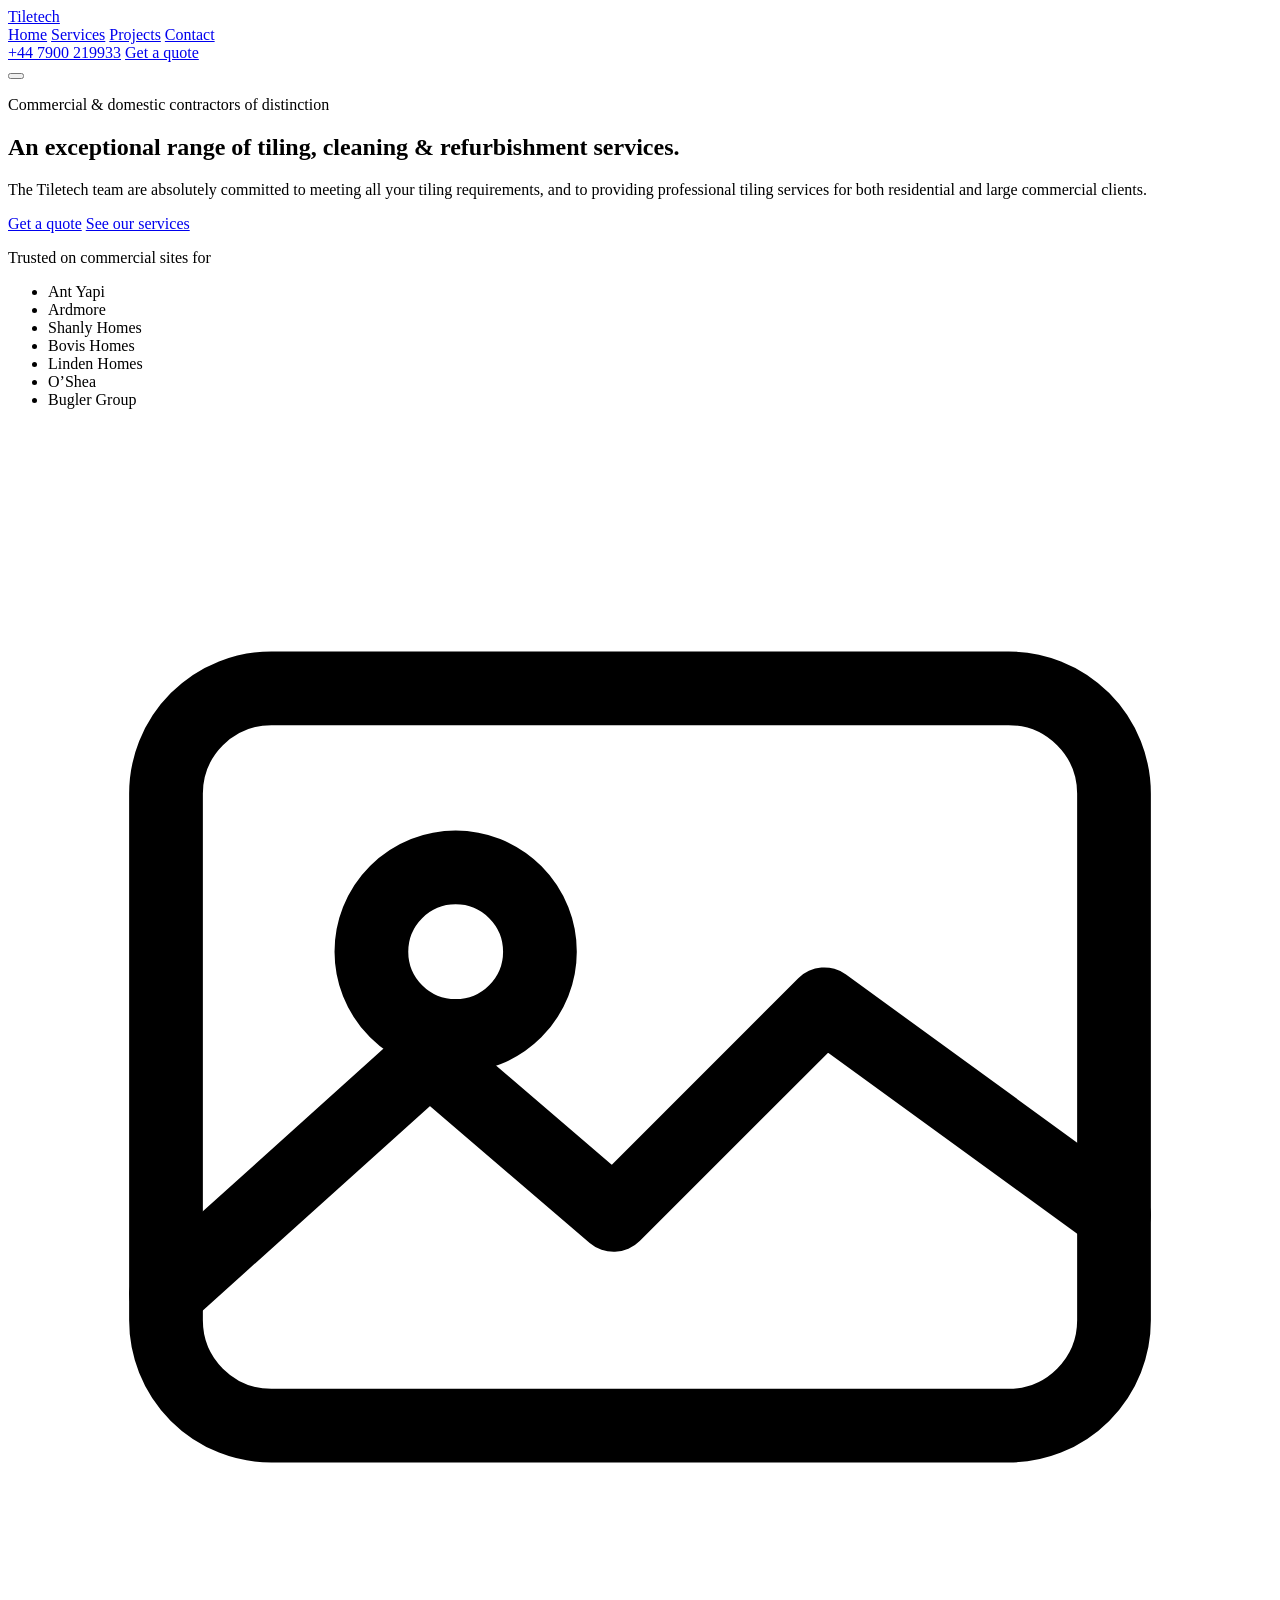
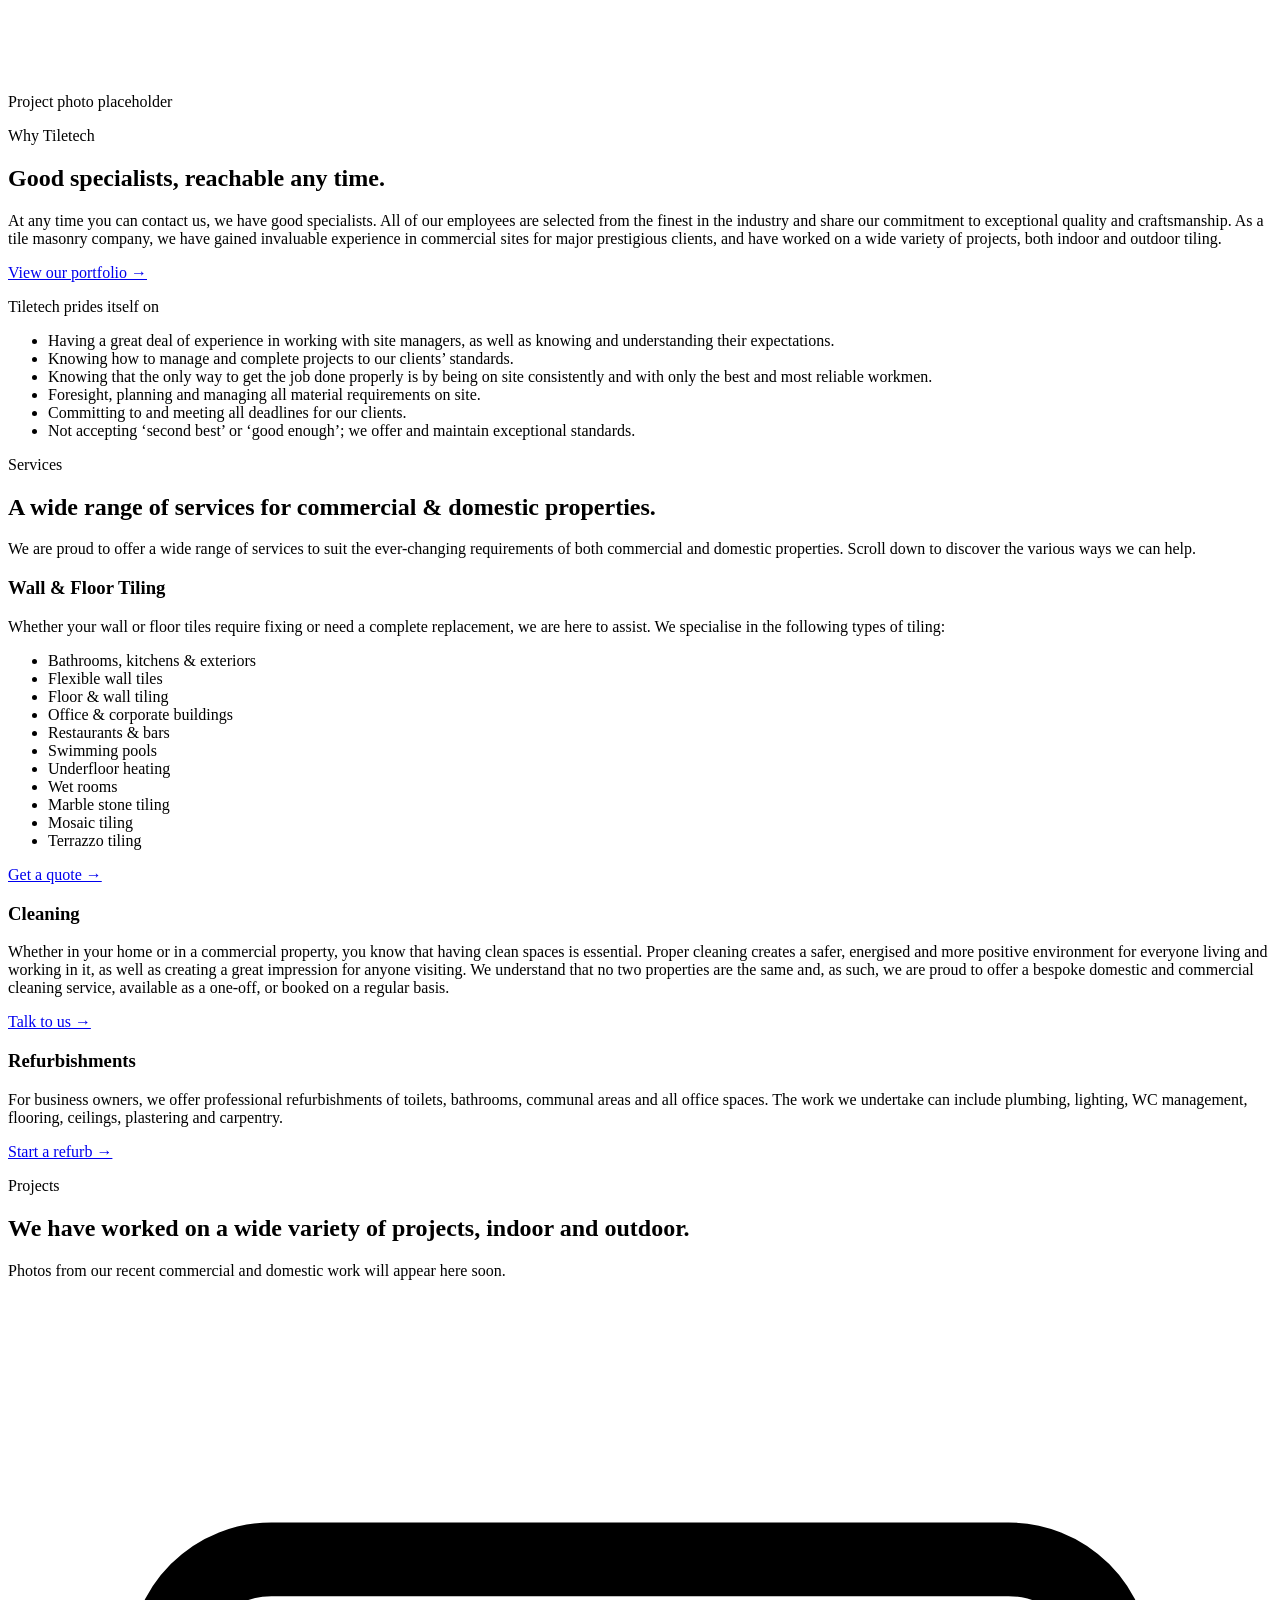
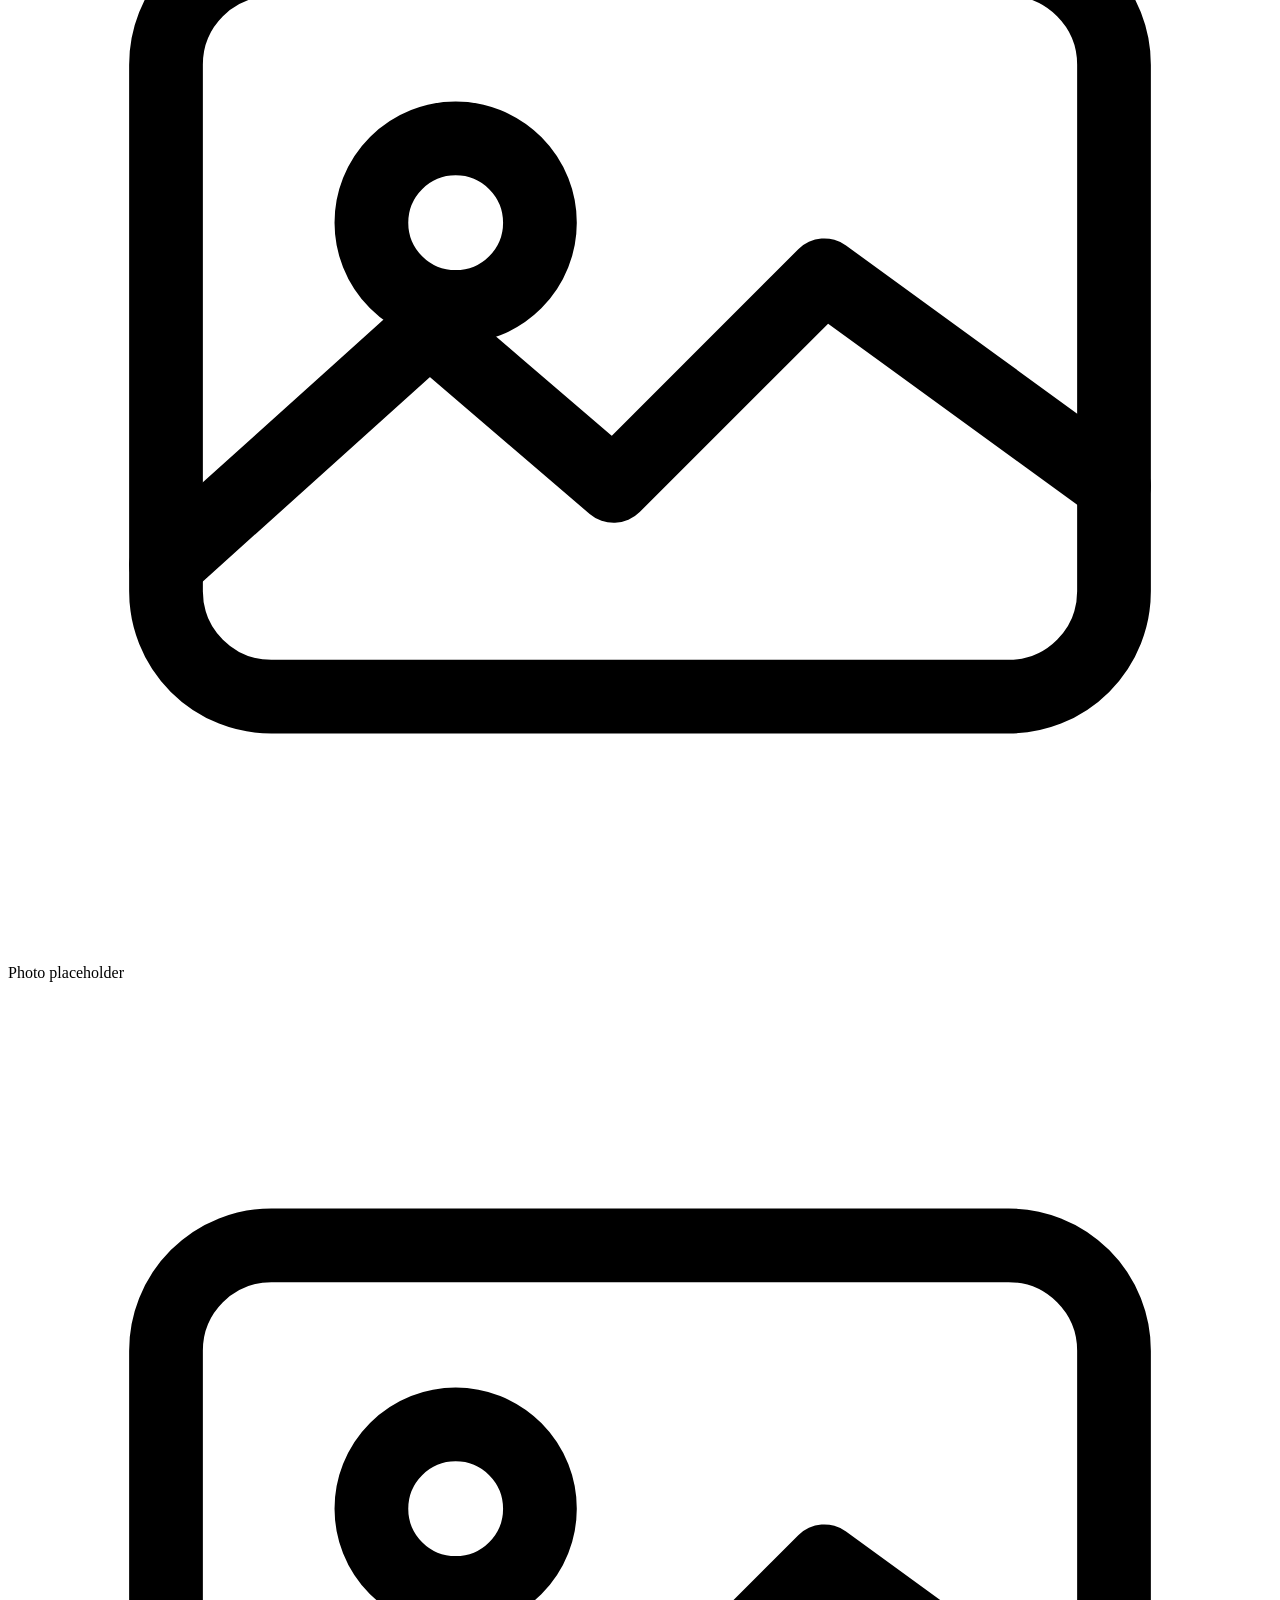
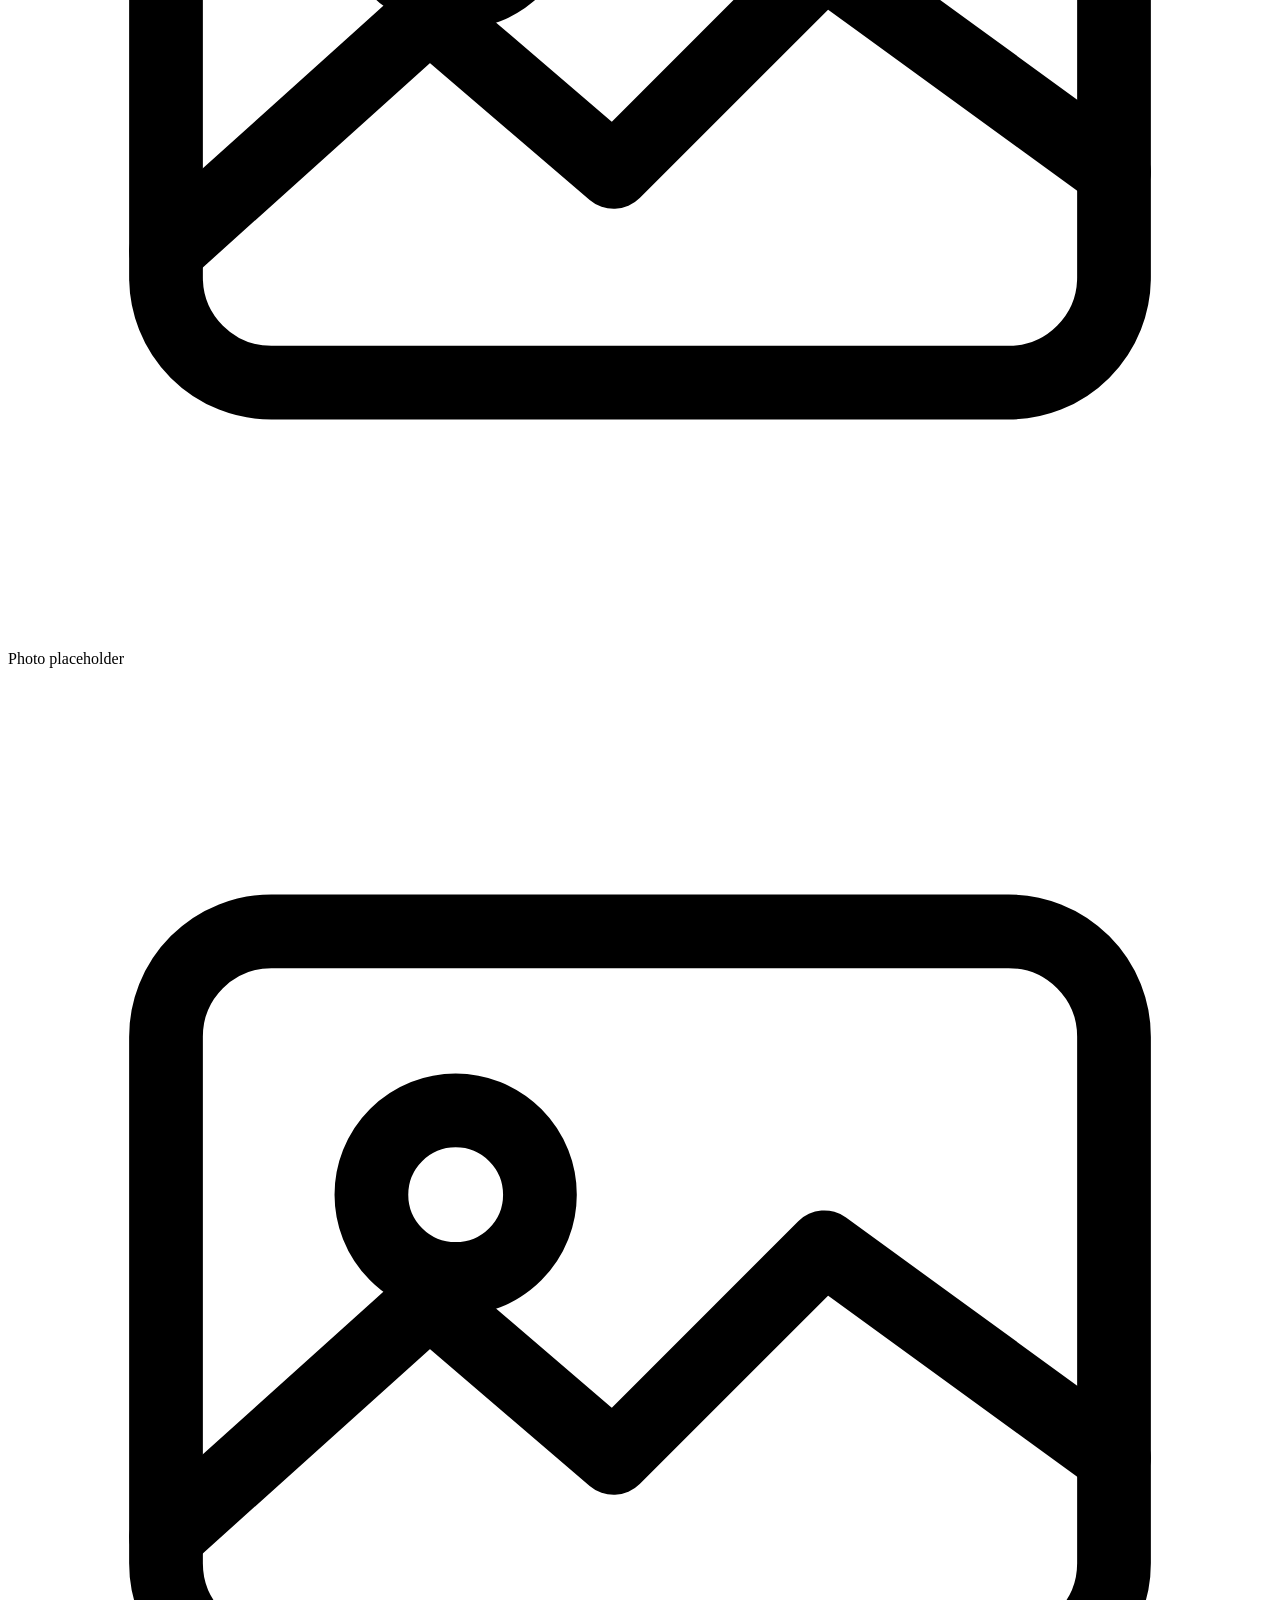
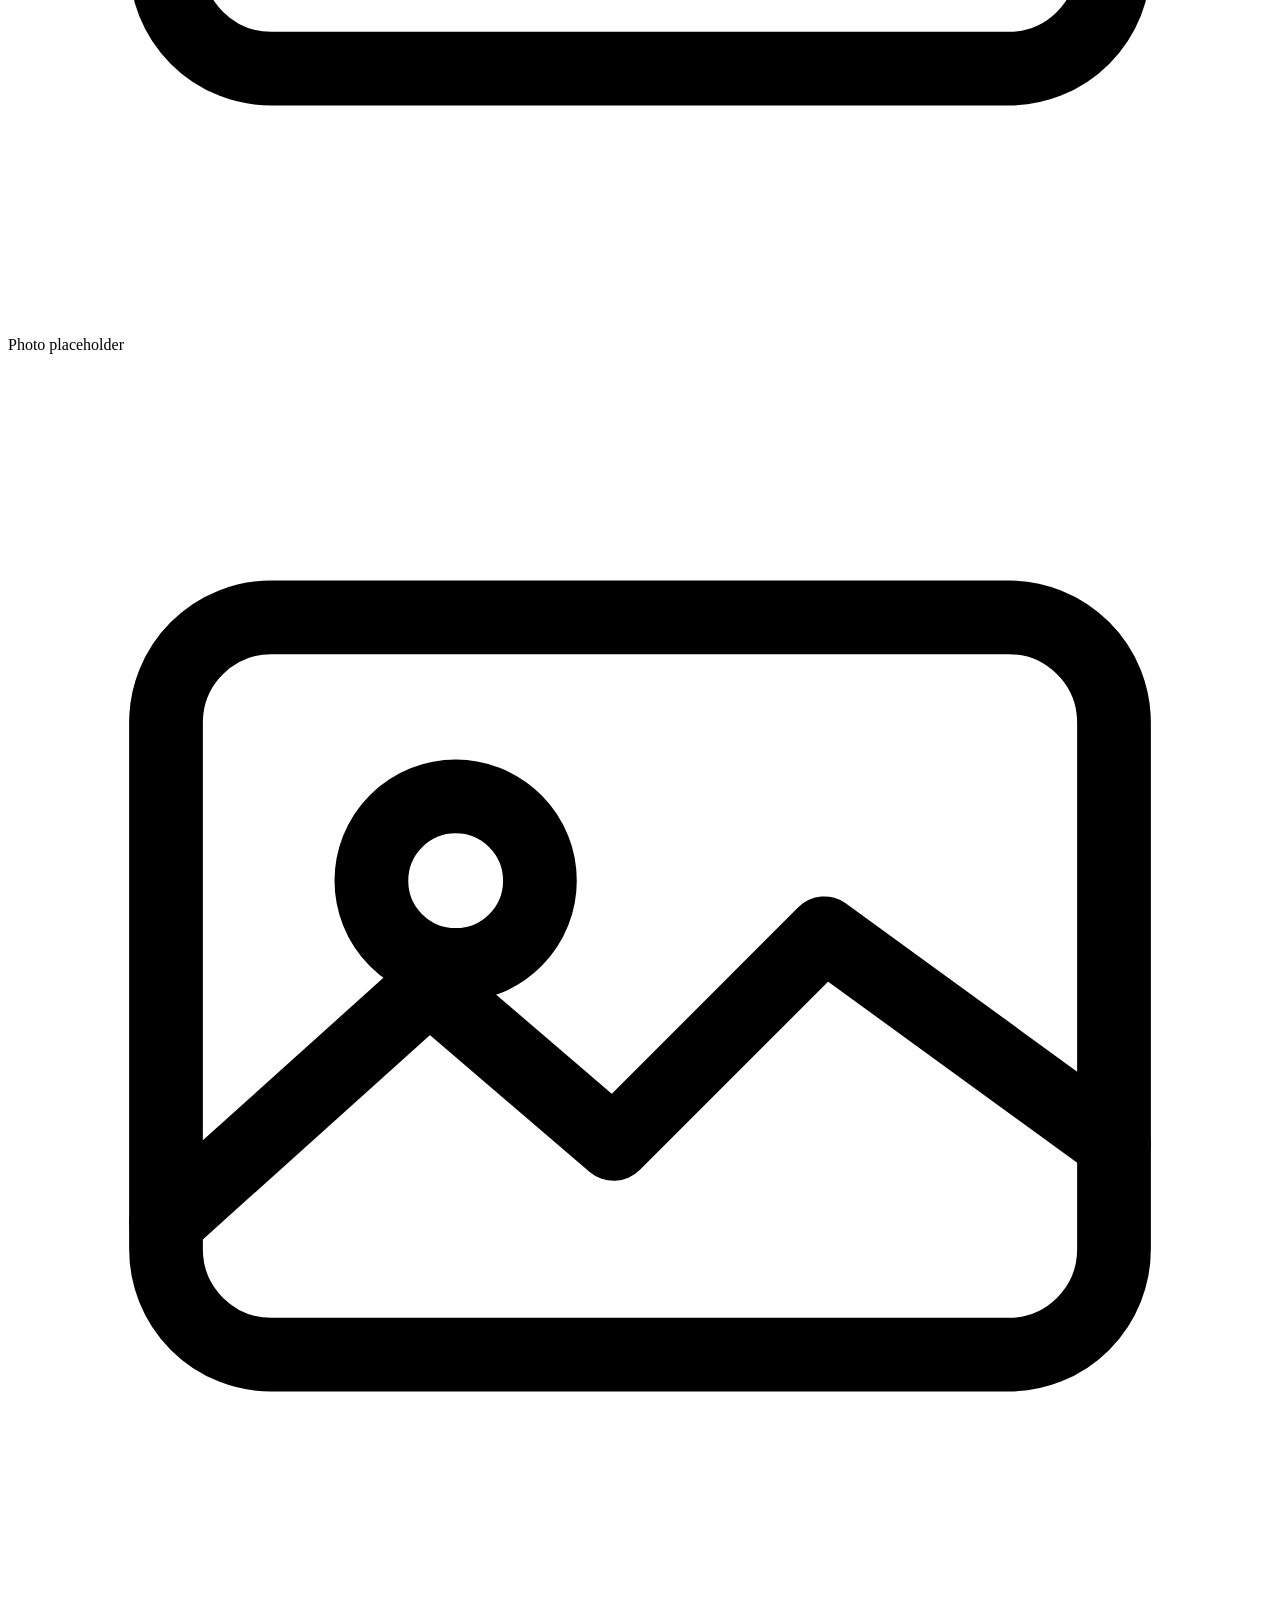
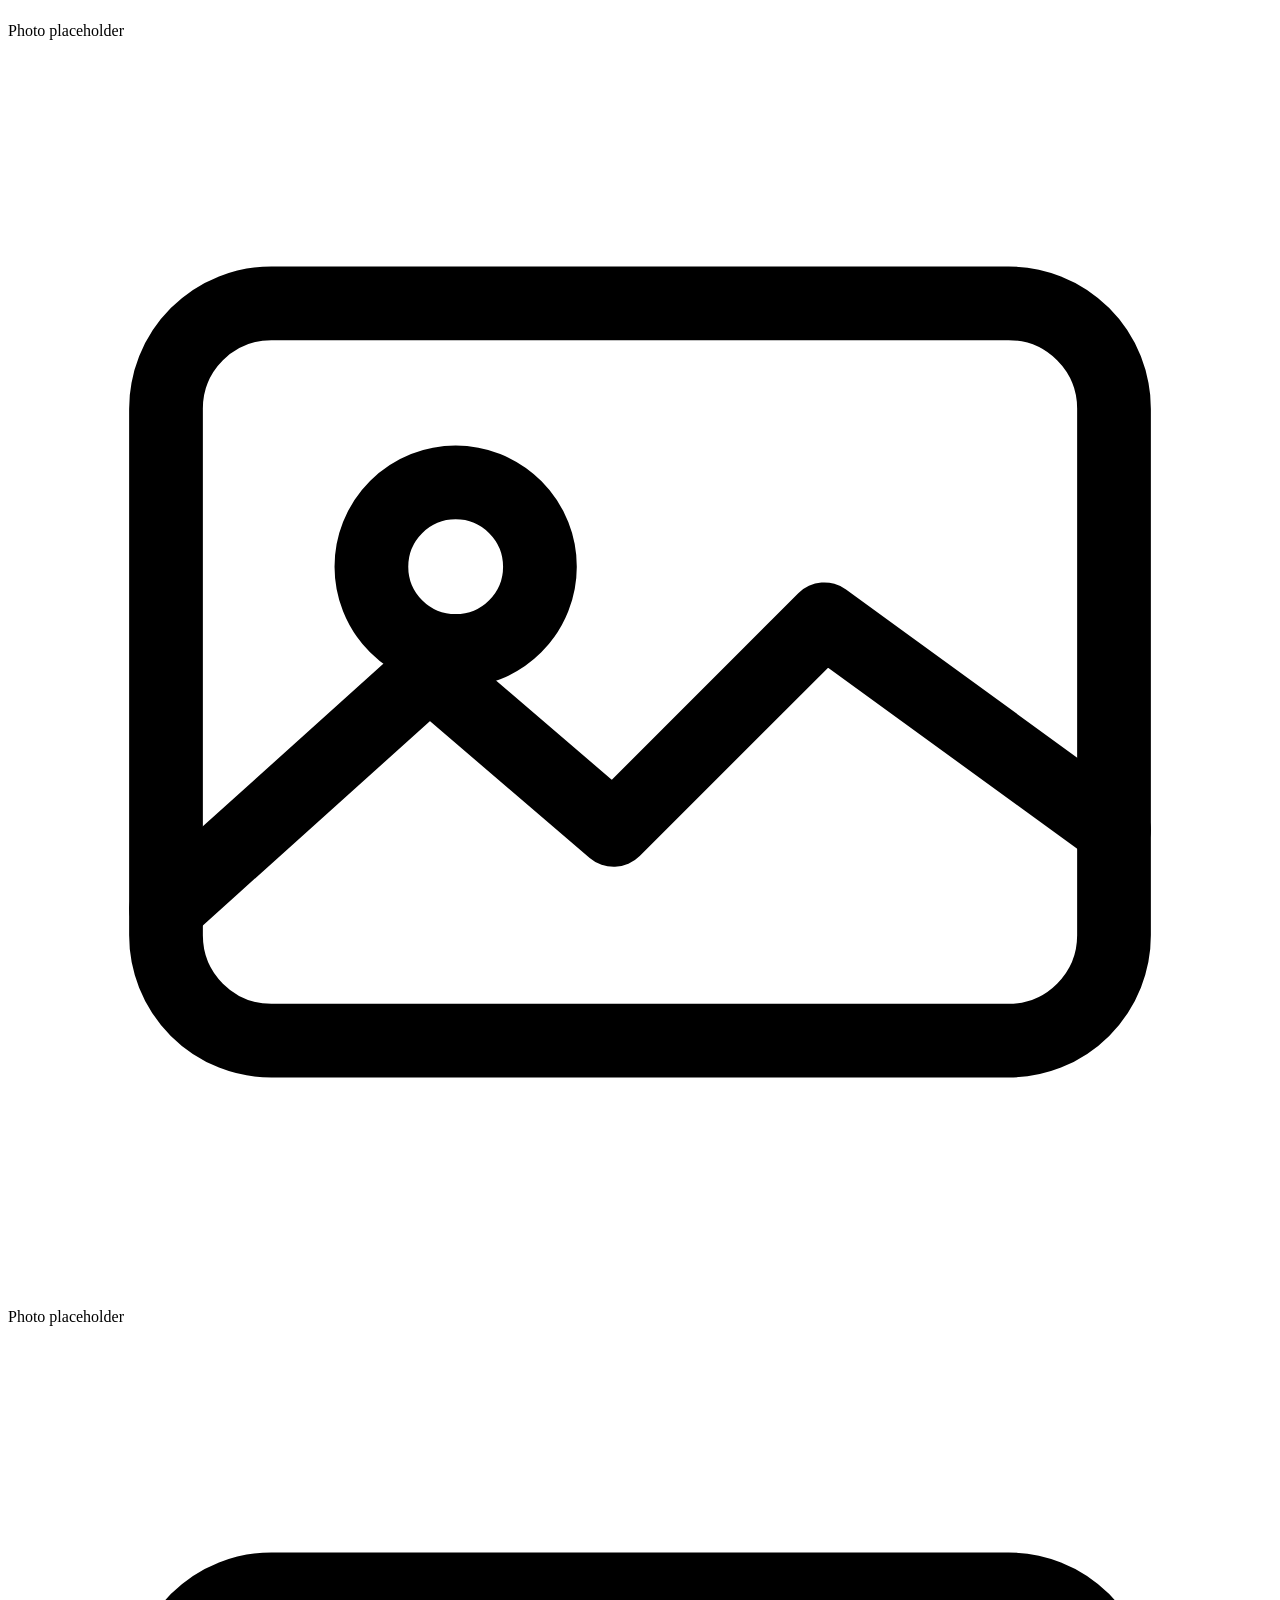
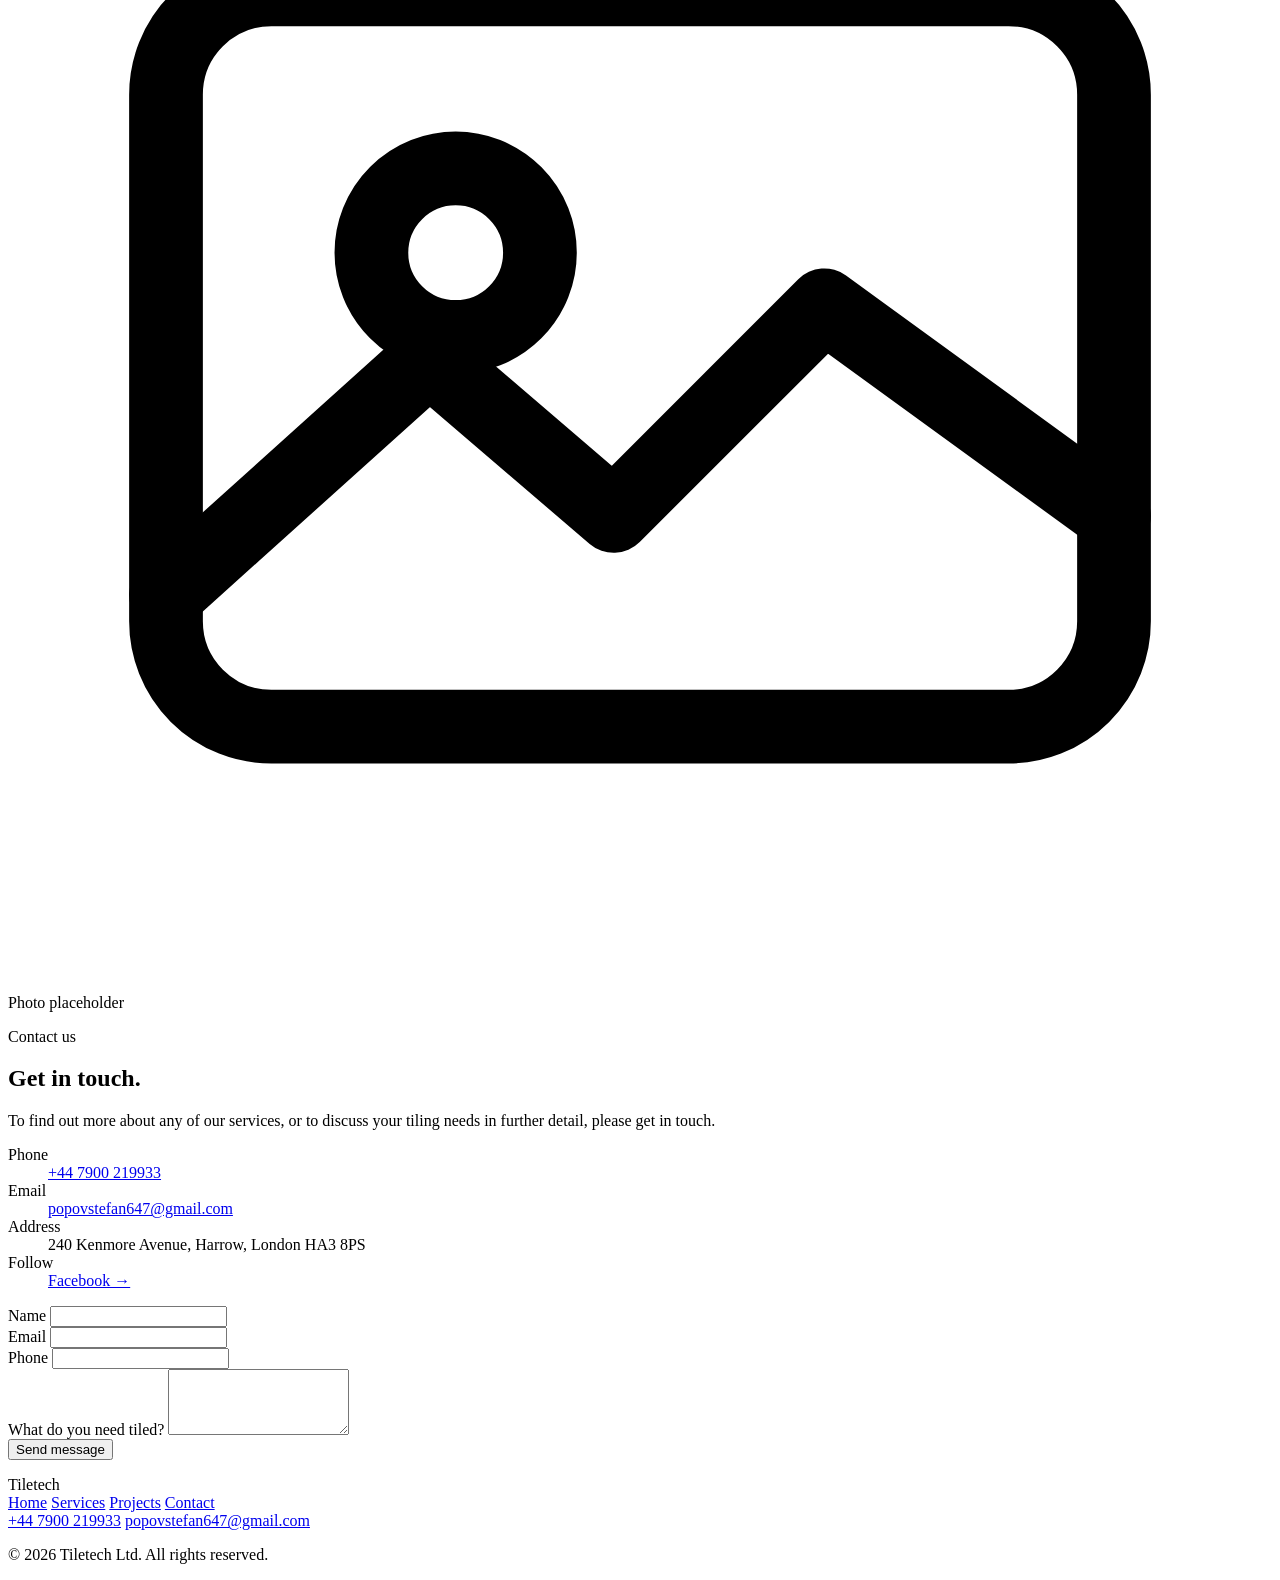
==== index-1.html @ 7fd55bdd "Add files via upload" ====
<!DOCTYPE html>
<html lang="en">
<head>
<meta charset="UTF-8">
<meta name="viewport" content="width=device-width, initial-scale=1.0">
<title>Tiletech &mdash; Commercial &amp; Domestic Contractors of Distinction</title>
<meta name="description" content="Tiletech are commercial and domestic contractors of distinction, offering wall and floor tiling, cleaning and refurbishments across London.">
<link rel="preconnect" href="https://fonts.googleapis.com">
<link rel="preconnect" href="https://fonts.gstatic.com" crossorigin>
<link href="https://fonts.googleapis.com/css2?family=Inter:wght@400;500;600;700;800&display=swap" rel="stylesheet">
<link rel="stylesheet" href="style.css">
</head>
<body>

<!-- ============ HEADER ============ -->
<header class="site-header" id="siteHeader">
  <div class="wrap header-inner">
    <a href="#top" class="brand">
      <span class="brand-mark" aria-hidden="true"></span>
      <span class="brand-text">Tiletech</span>
    </a>

    <nav class="main-nav" id="mainNav">
      <a href="#top" class="nav-link" data-nav>Home</a>
      <a href="#services" class="nav-link" data-nav>Services</a>
      <a href="#projects" class="nav-link" data-nav>Projects</a>
      <a href="#contact" class="nav-link" data-nav>Contact</a>
    </nav>

    <div class="header-actions">
      <a href="tel:+447900219933" class="header-phone">+44 7900 219933</a>
      <a href="#contact" class="btn btn-primary btn-sm">Get a quote</a>
    </div>

    <button class="nav-toggle" id="navToggle" aria-label="Toggle menu" aria-expanded="false">
      <span></span><span></span><span></span>
    </button>
  </div>
</header>

<main id="top">

  <!-- ============ HERO ============ -->
  <section class="hero">
    <div class="wrap hero-grid">
      <div class="hero-copy">
        <p class="eyebrow">Commercial &amp; domestic contractors of distinction</p>
        <h1 class="hero-title">An exceptional range of tiling, cleaning &amp; refurbishment services.</h1>
        <p class="hero-lead">
          The Tiletech team are absolutely committed to meeting all your
          tiling requirements, and to providing professional tiling
          services for both residential and large commercial clients.
        </p>
        <div class="hero-actions">
          <a href="#contact" class="btn btn-primary">Get a quote</a>
          <a href="#services" class="btn btn-outline">See our services</a>
        </div>

        <div class="hero-clients">
          <p class="eyebrow hero-clients-label">Trusted on commercial sites for</p>
          <ul class="client-list">
            <li>Ant Yapi</li>
            <li>Ardmore</li>
            <li>Shanly Homes</li>
            <li>Bovis Homes</li>
            <li>Linden Homes</li>
            <li>O&rsquo;Shea</li>
            <li>Bugler Group</li>
          </ul>
        </div>
      </div>

      <div class="hero-media reveal">
        <div class="photo-placeholder photo-placeholder--tall">
          <span class="ph-icon" aria-hidden="true">
            <svg viewBox="0 0 24 24" fill="none"><rect x="3" y="5" width="18" height="14" rx="2" stroke="currentColor" stroke-width="1.4"/><circle cx="8.5" cy="10" r="1.6" stroke="currentColor" stroke-width="1.4"/><path d="M3 16.5l5-4.5 3.5 3 4-4L21 15" stroke="currentColor" stroke-width="1.4" stroke-linecap="round" stroke-linejoin="round"/></svg>
          </span>
          <span class="ph-label">Project photo placeholder</span>
        </div>
      </div>
    </div>
  </section>

  <!-- ============ WHY TILETECH ============ -->
  <section class="section" id="why">
    <div class="wrap why-grid">
      <div class="reveal">
        <p class="eyebrow">Why Tiletech</p>
        <h2 class="section-title">Good specialists, reachable any time.</h2>
        <p class="body-text">
          At any time you can contact us, we have good specialists. All of
          our employees are selected from the finest in the industry and
          share our commitment to exceptional quality and craftsmanship.
          As a tile masonry company, we have gained invaluable experience
          in commercial sites for major prestigious clients, and have
          worked on a wide variety of projects, both indoor and outdoor
          tiling.
        </p>
        <a href="#projects" class="text-link">View our portfolio &rarr;</a>
      </div>

      <div class="reveal">
        <p class="eyebrow">Tiletech prides itself on</p>
        <ul class="point-list">
          <li>Having a great deal of experience in working with site managers, as well as knowing and understanding their expectations.</li>
          <li>Knowing how to manage and complete projects to our clients&rsquo; standards.</li>
          <li>Knowing that the only way to get the job done properly is by being on site consistently and with only the best and most reliable workmen.</li>
          <li>Foresight, planning and managing all material requirements on site.</li>
          <li>Committing to and meeting all deadlines for our clients.</li>
          <li>Not accepting &lsquo;second best&rsquo; or &lsquo;good enough&rsquo;; we offer and maintain exceptional standards.</li>
        </ul>
      </div>
    </div>
  </section>

  <!-- ============ SERVICES ============ -->
  <section class="section section-alt" id="services">
    <div class="wrap">
      <div class="section-head reveal">
        <p class="eyebrow">Services</p>
        <h2 class="section-title">A wide range of services for commercial &amp; domestic properties.</h2>
        <p class="body-text">
          We are proud to offer a wide range of services to suit the
          ever-changing requirements of both commercial and domestic
          properties. Scroll down to discover the various ways we can
          help.
        </p>
      </div>

      <div class="service-grid">
        <article class="service-card reveal">
          <h3>Wall &amp; Floor Tiling</h3>
          <p class="body-text">
            Whether your wall or floor tiles require fixing or need a
            complete replacement, we are here to assist. We specialise in
            the following types of tiling:
          </p>
          <ul class="tag-list">
            <li>Bathrooms, kitchens &amp; exteriors</li>
            <li>Flexible wall tiles</li>
            <li>Floor &amp; wall tiling</li>
            <li>Office &amp; corporate buildings</li>
            <li>Restaurants &amp; bars</li>
            <li>Swimming pools</li>
            <li>Underfloor heating</li>
            <li>Wet rooms</li>
            <li>Marble stone tiling</li>
            <li>Mosaic tiling</li>
            <li>Terrazzo tiling</li>
          </ul>
          <a href="#contact" class="text-link">Get a quote &rarr;</a>
        </article>

        <article class="service-card reveal">
          <h3>Cleaning</h3>
          <p class="body-text">
            Whether in your home or in a commercial property, you know
            that having clean spaces is essential. Proper cleaning creates
            a safer, energised and more positive environment for everyone
            living and working in it, as well as creating a great
            impression for anyone visiting. We understand that no two
            properties are the same and, as such, we are proud to offer a
            bespoke domestic and commercial cleaning service, available as
            a one-off, or booked on a regular basis.
          </p>
          <a href="#contact" class="text-link">Talk to us &rarr;</a>
        </article>

        <article class="service-card reveal">
          <h3>Refurbishments</h3>
          <p class="body-text">
            For business owners, we offer professional refurbishments of
            toilets, bathrooms, communal areas and all office spaces. The
            work we undertake can include plumbing, lighting, WC
            management, flooring, ceilings, plastering and carpentry.
          </p>
          <a href="#contact" class="text-link">Start a refurb &rarr;</a>
        </article>
      </div>
    </div>
  </section>

  <!-- ============ PROJECTS ============ -->
  <section class="section" id="projects">
    <div class="wrap">
      <div class="section-head reveal">
        <p class="eyebrow">Projects</p>
        <h2 class="section-title">We have worked on a wide variety of projects, indoor and outdoor.</h2>
        <p class="body-text">
          Photos from our recent commercial and domestic work will appear
          here soon.
        </p>
      </div>

      <div class="project-grid">
        <div class="photo-placeholder reveal">
          <span class="ph-icon" aria-hidden="true">
            <svg viewBox="0 0 24 24" fill="none"><rect x="3" y="5" width="18" height="14" rx="2" stroke="currentColor" stroke-width="1.4"/><circle cx="8.5" cy="10" r="1.6" stroke="currentColor" stroke-width="1.4"/><path d="M3 16.5l5-4.5 3.5 3 4-4L21 15" stroke="currentColor" stroke-width="1.4" stroke-linecap="round" stroke-linejoin="round"/></svg>
          </span>
          <span class="ph-label">Photo placeholder</span>
        </div>
        <div class="photo-placeholder reveal">
          <span class="ph-icon" aria-hidden="true">
            <svg viewBox="0 0 24 24" fill="none"><rect x="3" y="5" width="18" height="14" rx="2" stroke="currentColor" stroke-width="1.4"/><circle cx="8.5" cy="10" r="1.6" stroke="currentColor" stroke-width="1.4"/><path d="M3 16.5l5-4.5 3.5 3 4-4L21 15" stroke="currentColor" stroke-width="1.4" stroke-linecap="round" stroke-linejoin="round"/></svg>
          </span>
          <span class="ph-label">Photo placeholder</span>
        </div>
        <div class="photo-placeholder reveal">
          <span class="ph-icon" aria-hidden="true">
            <svg viewBox="0 0 24 24" fill="none"><rect x="3" y="5" width="18" height="14" rx="2" stroke="currentColor" stroke-width="1.4"/><circle cx="8.5" cy="10" r="1.6" stroke="currentColor" stroke-width="1.4"/><path d="M3 16.5l5-4.5 3.5 3 4-4L21 15" stroke="currentColor" stroke-width="1.4" stroke-linecap="round" stroke-linejoin="round"/></svg>
          </span>
          <span class="ph-label">Photo placeholder</span>
        </div>
        <div class="photo-placeholder reveal">
          <span class="ph-icon" aria-hidden="true">
            <svg viewBox="0 0 24 24" fill="none"><rect x="3" y="5" width="18" height="14" rx="2" stroke="currentColor" stroke-width="1.4"/><circle cx="8.5" cy="10" r="1.6" stroke="currentColor" stroke-width="1.4"/><path d="M3 16.5l5-4.5 3.5 3 4-4L21 15" stroke="currentColor" stroke-width="1.4" stroke-linecap="round" stroke-linejoin="round"/></svg>
          </span>
          <span class="ph-label">Photo placeholder</span>
        </div>
        <div class="photo-placeholder reveal">
          <span class="ph-icon" aria-hidden="true">
            <svg viewBox="0 0 24 24" fill="none"><rect x="3" y="5" width="18" height="14" rx="2" stroke="currentColor" stroke-width="1.4"/><circle cx="8.5" cy="10" r="1.6" stroke="currentColor" stroke-width="1.4"/><path d="M3 16.5l5-4.5 3.5 3 4-4L21 15" stroke="currentColor" stroke-width="1.4" stroke-linecap="round" stroke-linejoin="round"/></svg>
          </span>
          <span class="ph-label">Photo placeholder</span>
        </div>
        <div class="photo-placeholder reveal">
          <span class="ph-icon" aria-hidden="true">
            <svg viewBox="0 0 24 24" fill="none"><rect x="3" y="5" width="18" height="14" rx="2" stroke="currentColor" stroke-width="1.4"/><circle cx="8.5" cy="10" r="1.6" stroke="currentColor" stroke-width="1.4"/><path d="M3 16.5l5-4.5 3.5 3 4-4L21 15" stroke="currentColor" stroke-width="1.4" stroke-linecap="round" stroke-linejoin="round"/></svg>
          </span>
          <span class="ph-label">Photo placeholder</span>
        </div>
      </div>
    </div>
  </section>

  <!-- ============ CONTACT ============ -->
  <section class="section section-alt" id="contact">
    <div class="wrap contact-grid">
      <div class="reveal">
        <p class="eyebrow">Contact us</p>
        <h2 class="section-title">Get in touch.</h2>
        <p class="body-text">
          To find out more about any of our services, or to discuss your
          tiling needs in further detail, please get in touch.
        </p>

        <dl class="contact-details">
          <div>
            <dt>Phone</dt>
            <dd><a href="tel:+447900219933">+44 7900 219933</a></dd>
          </div>
          <div>
            <dt>Email</dt>
            <dd><a href="mailto:popovstefan647@gmail.com">popovstefan647@gmail.com</a></dd>
          </div>
          <div>
            <dt>Address</dt>
            <dd>240 Kenmore Avenue, Harrow, London HA3 8PS</dd>
          </div>
          <div>
            <dt>Follow</dt>
            <dd><a href="https://www.facebook.com/profile.php?id=100014947904495&amp;sk=about" target="_blank" rel="noopener">Facebook &rarr;</a></dd>
          </div>
        </dl>
      </div>

      <div class="reveal">
        <form class="contact-form" id="contactForm" novalidate>
          <div class="form-row">
            <label for="name">Name</label>
            <input type="text" id="name" name="name" required autocomplete="name">
          </div>
          <div class="form-row">
            <label for="email">Email</label>
            <input type="email" id="email" name="email" required autocomplete="email">
          </div>
          <div class="form-row">
            <label for="phone">Phone</label>
            <input type="tel" id="phone" name="phone" autocomplete="tel">
          </div>
          <div class="form-row">
            <label for="message">What do you need tiled?</label>
            <textarea id="message" name="message" rows="4" required></textarea>
          </div>
          <button type="submit" class="btn btn-primary btn-block" id="submitBtn">Send message</button>
          <p class="form-status" id="formStatus" role="status" aria-live="polite"></p>
        </form>
      </div>
    </div>
  </section>

</main>

<!-- ============ FOOTER ============ -->
<footer class="site-footer">
  <div class="wrap footer-inner">
    <div class="footer-brand">
      <span class="brand-mark" aria-hidden="true"></span>
      <span class="brand-text">Tiletech</span>
    </div>

    <nav class="footer-nav">
      <a href="#top">Home</a>
      <a href="#services">Services</a>
      <a href="#projects">Projects</a>
      <a href="#contact">Contact</a>
    </nav>

    <div class="footer-contact">
      <a href="tel:+447900219933">+44 7900 219933</a>
      <a href="mailto:popovstefan647@gmail.com">popovstefan647@gmail.com</a>
    </div>
  </div>
  <div class="wrap footer-bottom">
    <p>&copy; <span id="year"></span> Tiletech Ltd. All rights reserved.</p>
  </div>
</footer>

<script src="script.js"></script>
</body>
</html>
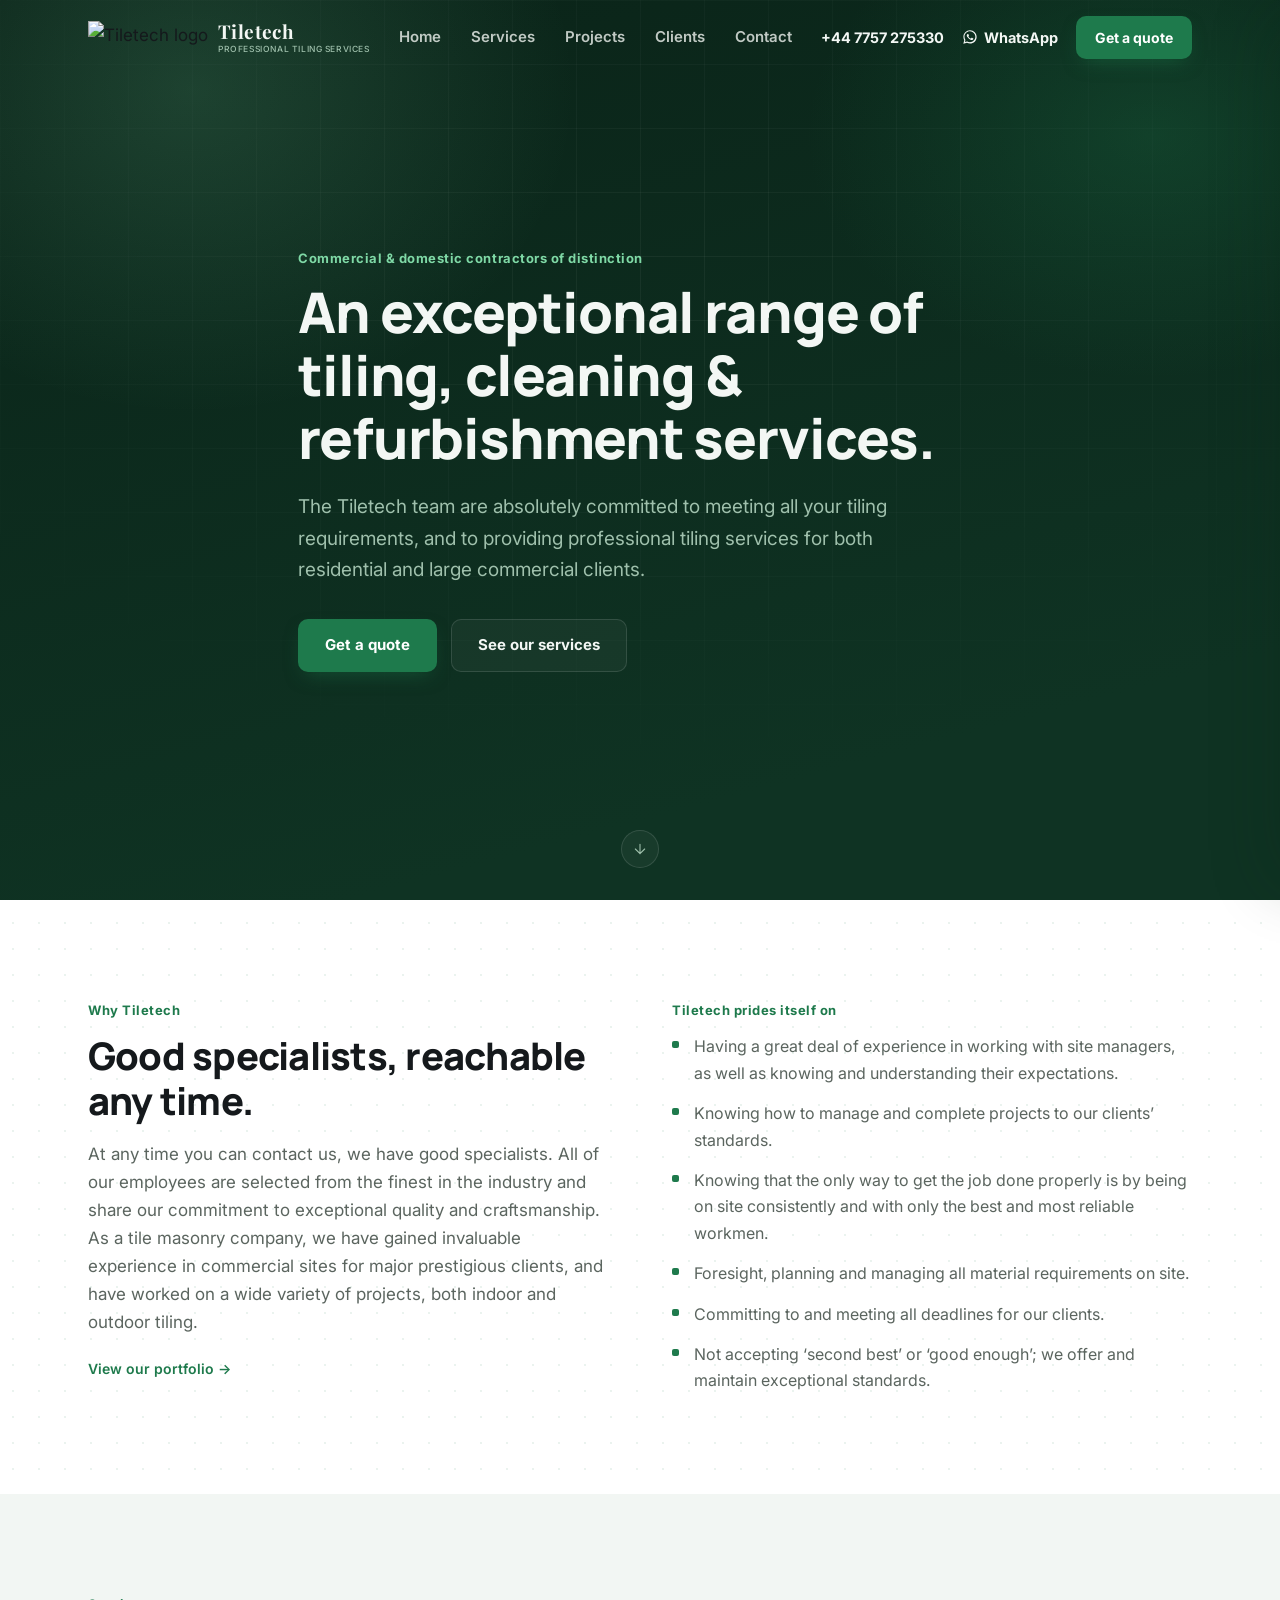
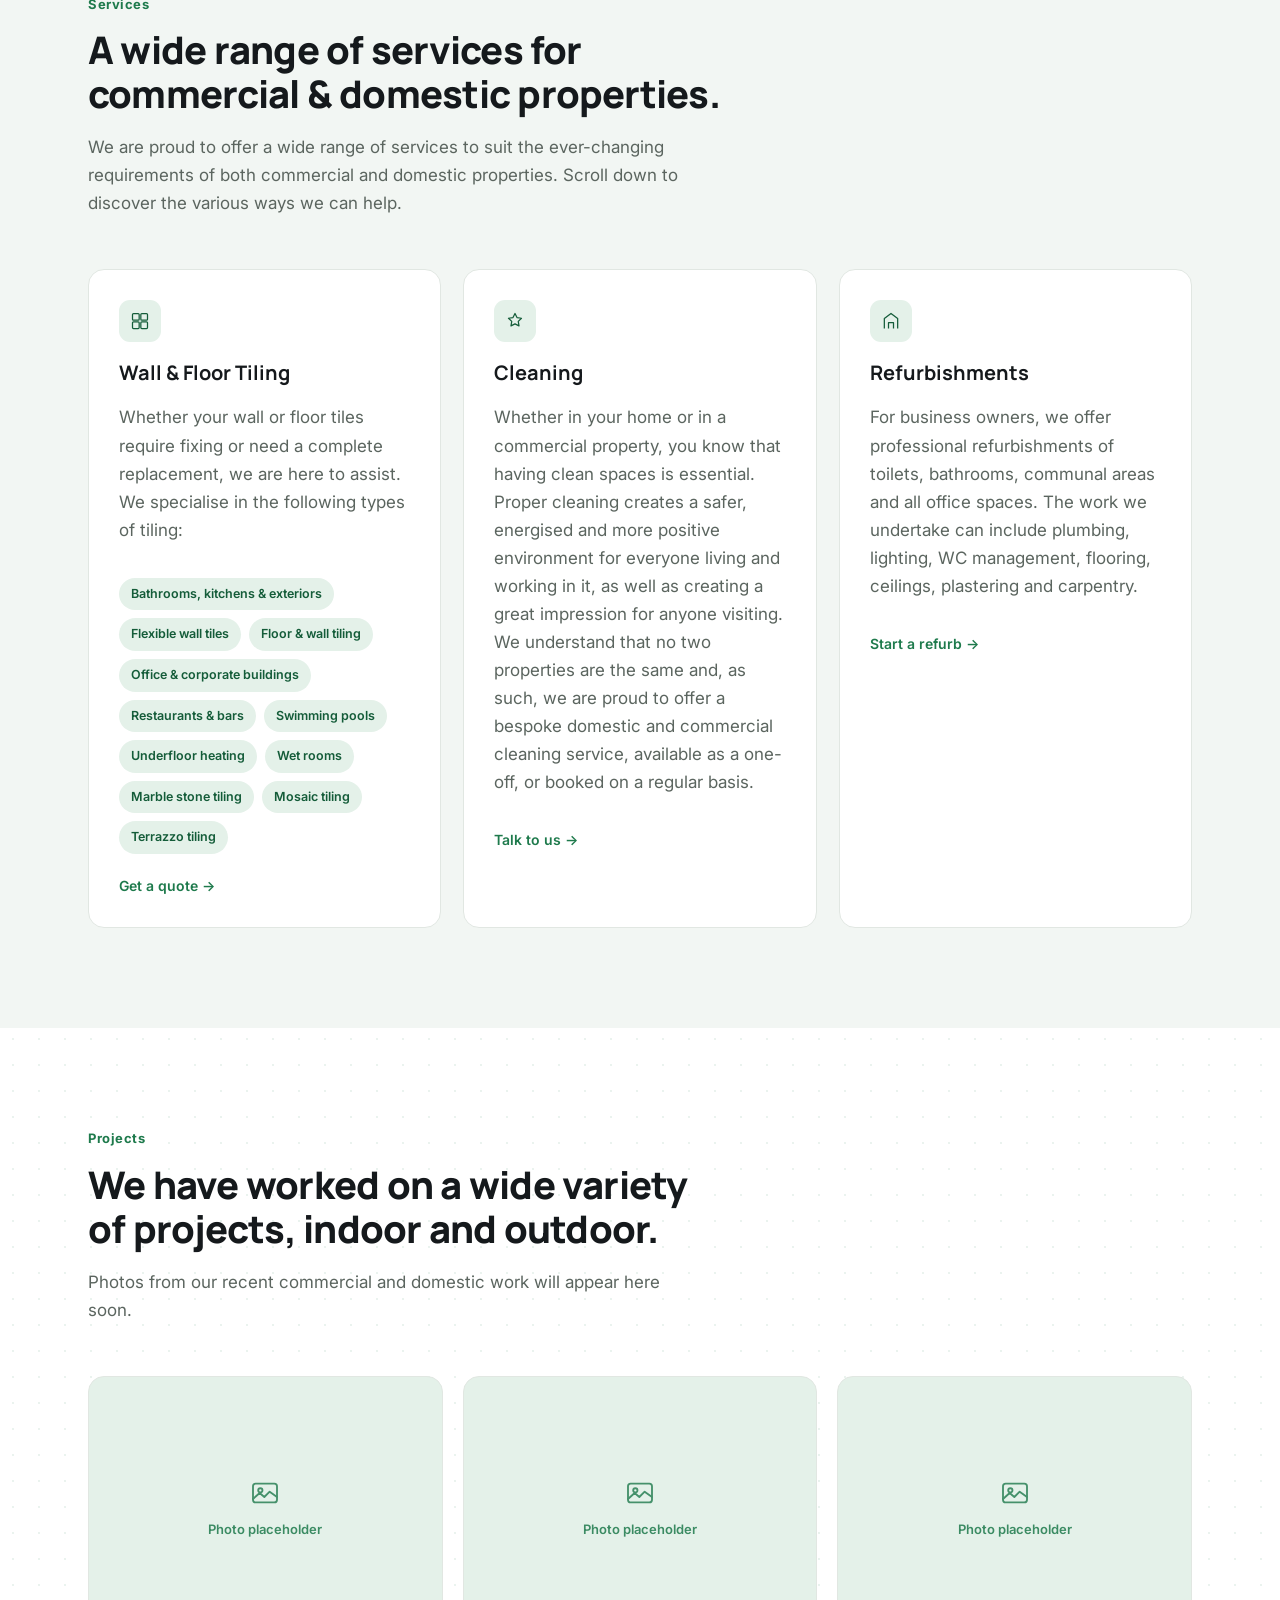
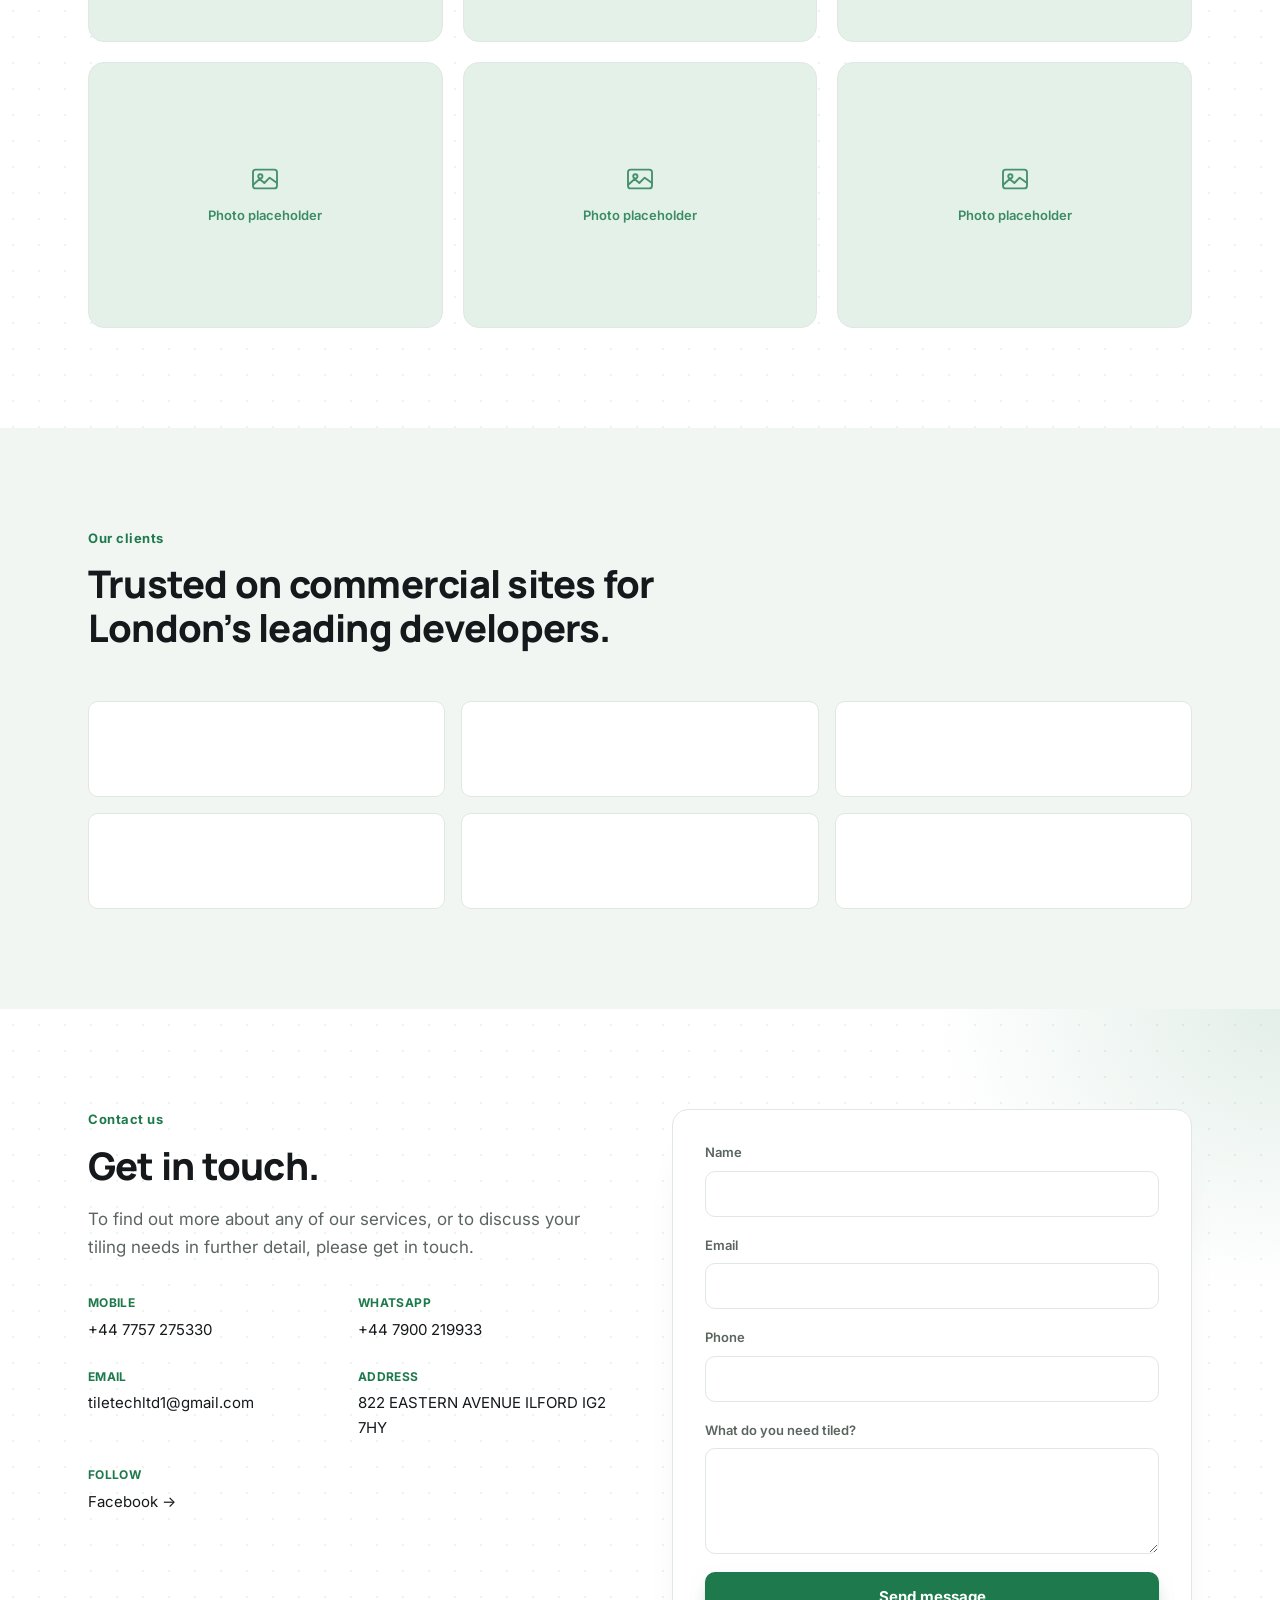
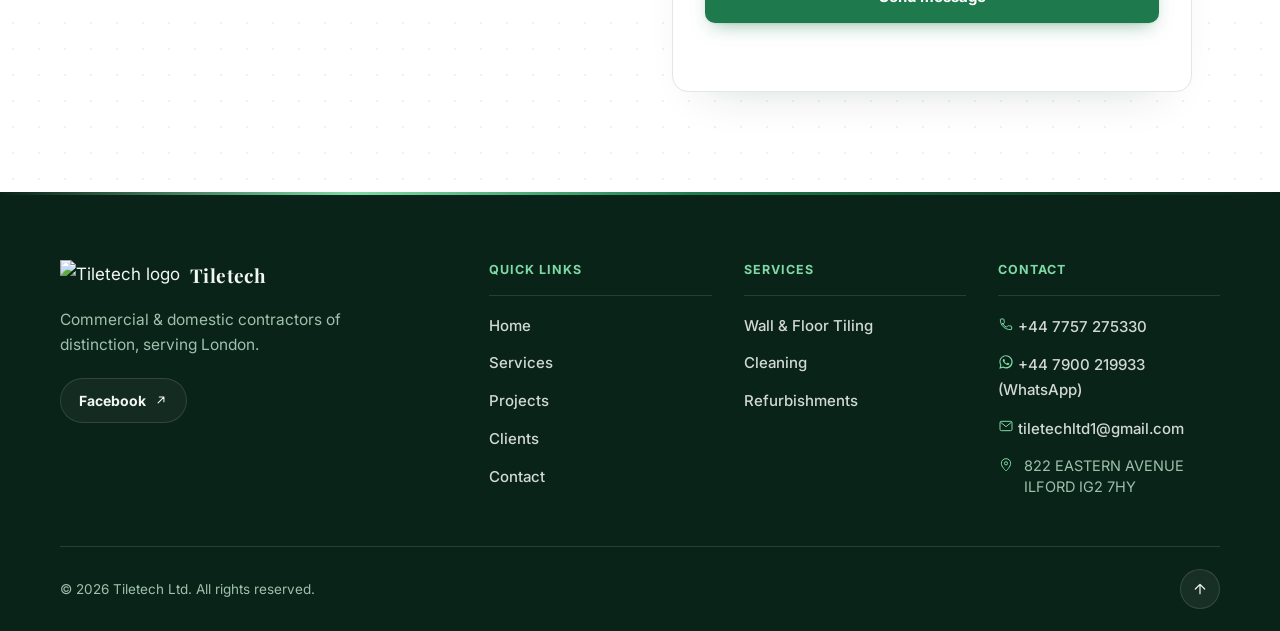
==== commit c303fd51: "Add files via upload" ====
--- a/index-1.html
+++ b/index-1.html
@@ -3,12 +3,13 @@
 <head>
 <meta charset="UTF-8">
 <meta name="viewport" content="width=device-width, initial-scale=1.0">
-<title>Tiletech &mdash; Commercial &amp; Domestic Contractors of Distinction</title>
+<title>Tiletech</title>
 <meta name="description" content="Tiletech are commercial and domestic contractors of distinction, offering wall and floor tiling, cleaning and refurbishments across London.">
 <link rel="preconnect" href="https://fonts.googleapis.com">
 <link rel="preconnect" href="https://fonts.gstatic.com" crossorigin>
-<link href="https://fonts.googleapis.com/css2?family=Inter:wght@400;500;600;700;800&display=swap" rel="stylesheet">
+<link href="https://fonts.googleapis.com/css2?family=Manrope:wght@600;700;800&family=Inter:wght@400;500;600;700&family=Playfair+Display:wght@600;700&display=swap" rel="stylesheet">
 <link rel="stylesheet" href="style.css">
+<link rel="icon" type="image/png" href="https://tiletechltdbild.co.uk/images/logo.png">
 </head>
 <body>
 
@@ -16,69 +17,96 @@
 <header class="site-header" id="siteHeader">
   <div class="wrap header-inner">
     <a href="#top" class="brand">
-      <span class="brand-mark" aria-hidden="true"></span>
-      <span class="brand-text">Tiletech</span>
+      <img src="images/logo.png" alt="Tiletech logo" class="logo-img">
+      <span class="brand-type">
+        <span class="brand-text">Tiletech</span>
+        <span class="brand-sub">Professional Tiling Services</span>
+      </span>
     </a>
 
-    <nav class="main-nav" id="mainNav">
+    <nav class="main-nav">
       <a href="#top" class="nav-link" data-nav>Home</a>
       <a href="#services" class="nav-link" data-nav>Services</a>
       <a href="#projects" class="nav-link" data-nav>Projects</a>
+      <a href="#clients" class="nav-link" data-nav>Clients</a>
       <a href="#contact" class="nav-link" data-nav>Contact</a>
     </nav>
 
     <div class="header-actions">
-      <a href="tel:+447900219933" class="header-phone">+44 7900 219933</a>
+      <a href="tel:+447757275330" class="header-phone">+44 7757 275330</a>
+      <a href="https://wa.me/447900219933" target="_blank" rel="noopener" class="header-phone header-whatsapp" aria-label="Message Tiletech on WhatsApp">
+        <svg viewBox="0 0 24 24" fill="currentColor" aria-hidden="true"><path d="M12.04 2C6.58 2 2.13 6.45 2.13 11.91c0 1.75.46 3.38 1.26 4.79L2 22l5.46-1.36a9.9 9.9 0 004.58 1.13h.01c5.46 0 9.9-4.45 9.9-9.91C21.95 6.45 17.5 2 12.04 2zm0 18.06h-.01a8.2 8.2 0 01-4.18-1.15l-.3-.18-3.24.81.87-3.16-.2-.32a8.13 8.13 0 01-1.25-4.35c0-4.5 3.67-8.17 8.19-8.17a8.13 8.13 0 018.16 8.17c0 4.51-3.67 8.19-8.14 8.19zm4.48-6.13c-.24-.12-1.45-.71-1.68-.79-.22-.08-.39-.12-.55.12-.16.24-.63.79-.77.95-.14.16-.28.18-.53.06-.24-.12-1.03-.38-1.96-1.21-.72-.65-1.21-1.44-1.35-1.68-.14-.24-.02-.37.11-.49.11-.11.24-.28.36-.42.12-.14.16-.24.24-.4.08-.16.04-.3-.02-.42-.06-.12-.55-1.33-.76-1.82-.2-.48-.4-.41-.55-.42-.14-.01-.3-.01-.46-.01-.16 0-.42.06-.64.3-.22.24-.84.82-.84 2s.86 2.32.98 2.48c.12.16 1.7 2.6 4.13 3.64.58.25 1.03.4 1.38.51.58.18 1.11.16 1.53.1.47-.07 1.45-.59 1.65-1.16.2-.57.2-1.06.14-1.16-.06-.1-.22-.16-.46-.28z"/></svg>
+        <span>WhatsApp</span>
+      </a>
       <a href="#contact" class="btn btn-primary btn-sm">Get a quote</a>
     </div>
 
-    <button class="nav-toggle" id="navToggle" aria-label="Toggle menu" aria-expanded="false">
-      <span></span><span></span><span></span>
+    <div class="mobile-actions">
+      <a href="https://wa.me/447900219933" target="_blank" rel="noopener" class="icon-btn" aria-label="Message Tiletech on WhatsApp">
+        <svg viewBox="0 0 24 24" fill="currentColor" aria-hidden="true"><path d="M12.04 2C6.58 2 2.13 6.45 2.13 11.91c0 1.75.46 3.38 1.26 4.79L2 22l5.46-1.36a9.9 9.9 0 004.58 1.13h.01c5.46 0 9.9-4.45 9.9-9.91C21.95 6.45 17.5 2 12.04 2zm0 18.06h-.01a8.2 8.2 0 01-4.18-1.15l-.3-.18-3.24.81.87-3.16-.2-.32a8.13 8.13 0 01-1.25-4.35c0-4.5 3.67-8.17 8.19-8.17a8.13 8.13 0 018.16 8.17c0 4.51-3.67 8.19-8.14 8.19zm4.48-6.13c-.24-.12-1.45-.71-1.68-.79-.22-.08-.39-.12-.55.12-.16.24-.63.79-.77.95-.14.16-.28.18-.53.06-.24-.12-1.03-.38-1.96-1.21-.72-.65-1.21-1.44-1.35-1.68-.14-.24-.02-.37.11-.49.11-.11.24-.28.36-.42.12-.14.16-.24.24-.4.08-.16.04-.3-.02-.42-.06-.12-.55-1.33-.76-1.82-.2-.48-.4-.41-.55-.42-.14-.01-.3-.01-.46-.01-.16 0-.42.06-.64.3-.22.24-.84.82-.84 2s.86 2.32.98 2.48c.12.16 1.7 2.6 4.13 3.64.58.25 1.03.4 1.38.51.58.18 1.11.16 1.53.1.47-.07 1.45-.59 1.65-1.16.2-.57.2-1.06.14-1.16-.06-.1-.22-.16-.46-.28z"/></svg>
+      </a>
+      <a href="tel:+447757275330" class="icon-btn" aria-label="Call Tiletech">
+        <svg viewBox="0 0 24 24" fill="none"><path d="M6.6 10.8c1.3 2.6 3.4 4.7 6 6l2-2c.3-.3.7-.4 1.1-.3 1.2.4 2.5.6 3.8.6.6 0 1 .4 1 1v3.4c0 .6-.4 1-1 1C10.1 20.5 3.5 13.9 3.5 5.5c0-.6.4-1 1-1H8c.6 0 1 .4 1 1 0 1.3.2 2.6.6 3.8.1.4 0 .8-.3 1.1l-2 2z" stroke="currentColor" stroke-width="1.5" stroke-linejoin="round"/></svg>
+      </a>
+      <button class="nav-toggle" id="navToggle" aria-label="Open menu" aria-expanded="false" aria-controls="mobileMenu">
+        <span></span><span></span><span></span>
+      </button>
+    </div>
+  </div>
+</header>
+
+<!-- ============ MOBILE MENU (side drawer) ============ -->
+<div class="menu-backdrop" id="menuBackdrop"></div>
+<aside class="mobile-drawer" id="mobileMenu" aria-hidden="true">
+  <div class="drawer-top">
+    <a href="#top" class="brand" data-nav>
+      <img src="images/logo.png" alt="Tiletech logo" class="logo-img">
+      <span class="brand-type">
+        <span class="brand-text">Tiletech</span>
+        <span class="brand-sub">Professional Tiling Services</span>
+      </span>
+    </a>
+    <button class="menu-close" id="menuClose" aria-label="Close menu">
+      <svg viewBox="0 0 24 24" fill="none"><path d="M6 6l12 12M18 6L6 18" stroke="currentColor" stroke-width="1.8" stroke-linecap="round"/></svg>
     </button>
   </div>
-</header>
+
+  <nav class="drawer-nav">
+    <a href="#top" data-nav>Home</a>
+    <a href="#services" data-nav>Services</a>
+    <a href="#projects" data-nav>Projects</a>
+    <a href="#clients" data-nav>Clients</a>
+    <a href="#contact" data-nav>Contact</a>
+  </nav>
+
+  <div class="drawer-bottom">
+    <a href="tel:+447757275330" class="drawer-phone">Call: +44 7757 275330</a>
+    <a href="https://wa.me/447900219933" target="_blank" rel="noopener" class="drawer-phone drawer-whatsapp">WhatsApp: +44 7900 219933</a>
+    <a href="#contact" class="btn btn-primary btn-block" data-nav>Get a quote</a>
+  </div>
+</aside>
 
 <main id="top">
 
-  <!-- ============ HERO ============ -->
+  <!-- ============ HERO (full viewport height) ============ -->
   <section class="hero">
-    <div class="wrap hero-grid">
-      <div class="hero-copy">
-        <p class="eyebrow">Commercial &amp; domestic contractors of distinction</p>
-        <h1 class="hero-title">An exceptional range of tiling, cleaning &amp; refurbishment services.</h1>
-        <p class="hero-lead">
-          The Tiletech team are absolutely committed to meeting all your
-          tiling requirements, and to providing professional tiling
-          services for both residential and large commercial clients.
-        </p>
-        <div class="hero-actions">
-          <a href="#contact" class="btn btn-primary">Get a quote</a>
-          <a href="#services" class="btn btn-outline">See our services</a>
-        </div>
-
-        <div class="hero-clients">
-          <p class="eyebrow hero-clients-label">Trusted on commercial sites for</p>
-          <ul class="client-list">
-            <li>Ant Yapi</li>
-            <li>Ardmore</li>
-            <li>Shanly Homes</li>
-            <li>Bovis Homes</li>
-            <li>Linden Homes</li>
-            <li>O&rsquo;Shea</li>
-            <li>Bugler Group</li>
-          </ul>
-        </div>
-      </div>
-
-      <div class="hero-media reveal">
-        <div class="photo-placeholder photo-placeholder--tall">
-          <span class="ph-icon" aria-hidden="true">
-            <svg viewBox="0 0 24 24" fill="none"><rect x="3" y="5" width="18" height="14" rx="2" stroke="currentColor" stroke-width="1.4"/><circle cx="8.5" cy="10" r="1.6" stroke="currentColor" stroke-width="1.4"/><path d="M3 16.5l5-4.5 3.5 3 4-4L21 15" stroke="currentColor" stroke-width="1.4" stroke-linecap="round" stroke-linejoin="round"/></svg>
-          </span>
-          <span class="ph-label">Project photo placeholder</span>
-        </div>
-      </div>
-    </div>
+    <div class="hero-bg" aria-hidden="true"></div>
+    <div class="wrap hero-inner">
+      <p class="eyebrow eyebrow--dark">Commercial &amp; domestic contractors of distinction</p>
+      <h1 class="hero-title">An exceptional range of tiling, cleaning &amp; refurbishment services.</h1>
+      <p class="hero-lead">
+        The Tiletech team are absolutely committed to meeting all your
+        tiling requirements, and to providing professional tiling
+        services for both residential and large commercial clients.
+      </p>
+      <div class="hero-actions">
+        <a href="#contact" class="btn btn-primary">Get a quote</a>
+        <a href="#services" class="btn btn-outline btn-outline--dark">See our services</a>
+      </div>
+    </div>
+    <a href="#why" class="hero-scroll-cue" aria-label="Scroll down">
+      <svg viewBox="0 0 24 24" fill="none"><path d="M12 5v14M5 12l7 7 7-7" stroke="currentColor" stroke-width="1.6" stroke-linecap="round" stroke-linejoin="round"/></svg>
+    </a>
   </section>
 
   <!-- ============ WHY TILETECH ============ -->
@@ -129,6 +157,9 @@
 
       <div class="service-grid">
         <article class="service-card reveal">
+          <span class="service-icon" aria-hidden="true">
+            <svg viewBox="0 0 24 24" fill="none"><rect x="3" y="3" width="8" height="8" rx="1.2" stroke="currentColor" stroke-width="1.5"/><rect x="13" y="3" width="8" height="8" rx="1.2" stroke="currentColor" stroke-width="1.5"/><rect x="3" y="13" width="8" height="8" rx="1.2" stroke="currentColor" stroke-width="1.5"/><rect x="13" y="13" width="8" height="8" rx="1.2" stroke="currentColor" stroke-width="1.5"/></svg>
+          </span>
           <h3>Wall &amp; Floor Tiling</h3>
           <p class="body-text">
             Whether your wall or floor tiles require fixing or need a
@@ -152,6 +183,9 @@
         </article>
 
         <article class="service-card reveal">
+          <span class="service-icon" aria-hidden="true">
+            <svg viewBox="0 0 24 24" fill="none"><path d="M12 3l2.4 4.9 5.4.8-3.9 3.8.9 5.4L12 15.4l-4.8 2.5.9-5.4-3.9-3.8 5.4-.8L12 3z" stroke="currentColor" stroke-width="1.5" stroke-linejoin="round"/></svg>
+          </span>
           <h3>Cleaning</h3>
           <p class="body-text">
             Whether in your home or in a commercial property, you know
@@ -167,6 +201,9 @@
         </article>
 
         <article class="service-card reveal">
+          <span class="service-icon" aria-hidden="true">
+            <svg viewBox="0 0 24 24" fill="none"><path d="M4 21V9l8-6 8 6v12" stroke="currentColor" stroke-width="1.5" stroke-linejoin="round"/><path d="M9 21v-7h6v7" stroke="currentColor" stroke-width="1.5" stroke-linejoin="round"/></svg>
+          </span>
           <h3>Refurbishments</h3>
           <p class="body-text">
             For business owners, we offer professional refurbishments of
@@ -181,6 +218,11 @@
   </section>
 
   <!-- ============ PROJECTS ============ -->
+  <!--
+    Photo slots: to add a real photo, just replace the src="" on the
+    <img> below with your image link. Leave src="" empty to keep
+    showing the styled placeholder.
+  -->
   <section class="section" id="projects">
     <div class="wrap">
       <div class="section-head reveal">
@@ -193,48 +235,85 @@
       </div>
 
       <div class="project-grid">
-        <div class="photo-placeholder reveal">
-          <span class="ph-icon" aria-hidden="true">
-            <svg viewBox="0 0 24 24" fill="none"><rect x="3" y="5" width="18" height="14" rx="2" stroke="currentColor" stroke-width="1.4"/><circle cx="8.5" cy="10" r="1.6" stroke="currentColor" stroke-width="1.4"/><path d="M3 16.5l5-4.5 3.5 3 4-4L21 15" stroke="currentColor" stroke-width="1.4" stroke-linecap="round" stroke-linejoin="round"/></svg>
-          </span>
-          <span class="ph-label">Photo placeholder</span>
-        </div>
-        <div class="photo-placeholder reveal">
-          <span class="ph-icon" aria-hidden="true">
-            <svg viewBox="0 0 24 24" fill="none"><rect x="3" y="5" width="18" height="14" rx="2" stroke="currentColor" stroke-width="1.4"/><circle cx="8.5" cy="10" r="1.6" stroke="currentColor" stroke-width="1.4"/><path d="M3 16.5l5-4.5 3.5 3 4-4L21 15" stroke="currentColor" stroke-width="1.4" stroke-linecap="round" stroke-linejoin="round"/></svg>
-          </span>
-          <span class="ph-label">Photo placeholder</span>
-        </div>
-        <div class="photo-placeholder reveal">
-          <span class="ph-icon" aria-hidden="true">
-            <svg viewBox="0 0 24 24" fill="none"><rect x="3" y="5" width="18" height="14" rx="2" stroke="currentColor" stroke-width="1.4"/><circle cx="8.5" cy="10" r="1.6" stroke="currentColor" stroke-width="1.4"/><path d="M3 16.5l5-4.5 3.5 3 4-4L21 15" stroke="currentColor" stroke-width="1.4" stroke-linecap="round" stroke-linejoin="round"/></svg>
-          </span>
-          <span class="ph-label">Photo placeholder</span>
-        </div>
-        <div class="photo-placeholder reveal">
-          <span class="ph-icon" aria-hidden="true">
-            <svg viewBox="0 0 24 24" fill="none"><rect x="3" y="5" width="18" height="14" rx="2" stroke="currentColor" stroke-width="1.4"/><circle cx="8.5" cy="10" r="1.6" stroke="currentColor" stroke-width="1.4"/><path d="M3 16.5l5-4.5 3.5 3 4-4L21 15" stroke="currentColor" stroke-width="1.4" stroke-linecap="round" stroke-linejoin="round"/></svg>
-          </span>
-          <span class="ph-label">Photo placeholder</span>
-        </div>
-        <div class="photo-placeholder reveal">
-          <span class="ph-icon" aria-hidden="true">
-            <svg viewBox="0 0 24 24" fill="none"><rect x="3" y="5" width="18" height="14" rx="2" stroke="currentColor" stroke-width="1.4"/><circle cx="8.5" cy="10" r="1.6" stroke="currentColor" stroke-width="1.4"/><path d="M3 16.5l5-4.5 3.5 3 4-4L21 15" stroke="currentColor" stroke-width="1.4" stroke-linecap="round" stroke-linejoin="round"/></svg>
-          </span>
-          <span class="ph-label">Photo placeholder</span>
-        </div>
-        <div class="photo-placeholder reveal">
-          <span class="ph-icon" aria-hidden="true">
-            <svg viewBox="0 0 24 24" fill="none"><rect x="3" y="5" width="18" height="14" rx="2" stroke="currentColor" stroke-width="1.4"/><circle cx="8.5" cy="10" r="1.6" stroke="currentColor" stroke-width="1.4"/><path d="M3 16.5l5-4.5 3.5 3 4-4L21 15" stroke="currentColor" stroke-width="1.4" stroke-linecap="round" stroke-linejoin="round"/></svg>
-          </span>
-          <span class="ph-label">Photo placeholder</span>
-        </div>
+        <figure class="photo-slot reveal">
+          <span class="ph-icon" aria-hidden="true"><svg viewBox="0 0 24 24" fill="none"><rect x="3" y="5" width="18" height="14" rx="2" stroke="currentColor" stroke-width="1.4"/><circle cx="8.5" cy="10" r="1.6" stroke="currentColor" stroke-width="1.4"/><path d="M3 16.5l5-4.5 3.5 3 4-4L21 15" stroke="currentColor" stroke-width="1.4" stroke-linecap="round" stroke-linejoin="round"/></svg></span>
+          <span class="ph-label">Photo placeholder</span>
+          <img src="images/img1.jpeg" alt="Tiletech project photo" loading="lazy" onerror="this.style.opacity='0'">
+        </figure>
+        <figure class="photo-slot reveal">
+          <span class="ph-icon" aria-hidden="true"><svg viewBox="0 0 24 24" fill="none"><rect x="3" y="5" width="18" height="14" rx="2" stroke="currentColor" stroke-width="1.4"/><circle cx="8.5" cy="10" r="1.6" stroke="currentColor" stroke-width="1.4"/><path d="M3 16.5l5-4.5 3.5 3 4-4L21 15" stroke="currentColor" stroke-width="1.4" stroke-linecap="round" stroke-linejoin="round"/></svg></span>
+          <span class="ph-label">Photo placeholder</span>
+          <img src="/images/img2.jpeg" alt="Tiletech project photo" loading="lazy" onerror="this.style.opacity='0'">
+        </figure>
+        <figure class="photo-slot reveal">
+          <span class="ph-icon" aria-hidden="true"><svg viewBox="0 0 24 24" fill="none"><rect x="3" y="5" width="18" height="14" rx="2" stroke="currentColor" stroke-width="1.4"/><circle cx="8.5" cy="10" r="1.6" stroke="currentColor" stroke-width="1.4"/><path d="M3 16.5l5-4.5 3.5 3 4-4L21 15" stroke="currentColor" stroke-width="1.4" stroke-linecap="round" stroke-linejoin="round"/></svg></span>
+          <span class="ph-label">Photo placeholder</span>
+          <img src="/images/img3.jpeg" alt="Tiletech project photo" loading="lazy" onerror="this.style.opacity='0'">
+        </figure>
+        <figure class="photo-slot reveal">
+          <span class="ph-icon" aria-hidden="true"><svg viewBox="0 0 24 24" fill="none"><rect x="3" y="5" width="18" height="14" rx="2" stroke="currentColor" stroke-width="1.4"/><circle cx="8.5" cy="10" r="1.6" stroke="currentColor" stroke-width="1.4"/><path d="M3 16.5l5-4.5 3.5 3 4-4L21 15" stroke="currentColor" stroke-width="1.4" stroke-linecap="round" stroke-linejoin="round"/></svg></span>
+          <span class="ph-label">Photo placeholder</span>
+          <img src="/images/img4.png" alt="Tiletech project photo" loading="lazy" onerror="this.style.opacity='0'">
+        </figure>
+        <figure class="photo-slot reveal">
+          <span class="ph-icon" aria-hidden="true"><svg viewBox="0 0 24 24" fill="none"><rect x="3" y="5" width="18" height="14" rx="2" stroke="currentColor" stroke-width="1.4"/><circle cx="8.5" cy="10" r="1.6" stroke="currentColor" stroke-width="1.4"/><path d="M3 16.5l5-4.5 3.5 3 4-4L21 15" stroke="currentColor" stroke-width="1.4" stroke-linecap="round" stroke-linejoin="round"/></svg></span>
+          <span class="ph-label">Photo placeholder</span>
+          <img src="/images/img5.jpeg" alt="Tiletech project photo" loading="lazy" onerror="this.style.opacity='0'">
+        </figure>
+        <figure class="photo-slot reveal">
+          <span class="ph-icon" aria-hidden="true"><svg viewBox="0 0 24 24" fill="none"><rect x="3" y="5" width="18" height="14" rx="2" stroke="currentColor" stroke-width="1.4"/><circle cx="8.5" cy="10" r="1.6" stroke="currentColor" stroke-width="1.4"/><path d="M3 16.5l5-4.5 3.5 3 4-4L21 15" stroke="currentColor" stroke-width="1.4" stroke-linecap="round" stroke-linejoin="round"/></svg></span>
+          <span class="ph-label">Photo placeholder</span>
+          <img src="/images/img6.jpg" alt="Tiletech project photo" loading="lazy" onerror="this.style.opacity='0'">
+        </figure>
+      </div>
+    </div>
+  </section>
+
+  <!-- ============ CLIENTS (mini section) ============ -->
+  <!--
+    Logo slots: to add a real logo, replace the src="" on the
+    <img> for that client with your image link.
+  -->
+  <section class="section section-alt clients-section" id="clients">
+    <div class="wrap">
+      <div class="section-head reveal">
+        <p class="eyebrow">Our clients</p>
+        <h2 class="section-title">Trusted on commercial sites for London&rsquo;s leading developers.</h2>
+      </div>
+
+      <div class="client-logo-grid">
+        <div class="logo-slot reveal">
+          
+          <img src="/images/antyapi.jpg" alt="Ant Yapi logo" loading="lazy" onerror="this.style.opacity='0'">
+        </div>
+        <div class="logo-slot reveal">
+         
+          <img src="/images/ardmore.jpg" alt="Ardmore logo" loading="lazy" onerror="this.style.opacity='0'">
+        </div>
+        <div class="logo-slot reveal">
+         
+          <img src="/images/shanly.jpg" alt="Shanly Homes logo" loading="lazy" onerror="this.style.opacity='0'">
+        </div>
+        <div class="logo-slot reveal">
+       
+          <img src="/images/bovis.jpg" alt="Bovis Homes logo" loading="lazy" onerror="this.style.opacity='0'">
+        </div>
+        <div class="logo-slot reveal">
+    
+          <img src="/images/linden.png" alt="Linden Homes logo" loading="lazy" onerror="this.style.opacity='0'">
+        </div>
+        <div class="logo-slot reveal">
+          
+          <img src="/images/oshea.jpg" alt="O'Shea logo" loading="lazy" onerror="this.style.opacity='0'">
+        </div>
+        
       </div>
     </div>
   </section>
 
   <!-- ============ CONTACT ============ -->
-  <section class="section section-alt" id="contact">
+  <section class="section contact" id="contact">
+    <div class="contact-bg" aria-hidden="true"></div>
     <div class="wrap contact-grid">
       <div class="reveal">
         <p class="eyebrow">Contact us</p>
@@ -246,16 +325,22 @@
 
         <dl class="contact-details">
           <div>
-            <dt>Phone</dt>
-            <dd><a href="tel:+447900219933">+44 7900 219933</a></dd>
+            <dt>Mobile</dt>
+            <dd><a href="tel:+447757275330">+44 7757 275330</a></dd>
+          </div>
+          <div>
+            <dt>WhatsApp</dt>
+            <dd><a href="https://wa.me/447900219933" target="_blank" rel="noopener">+44 7900 219933</a></dd>
           </div>
           <div>
             <dt>Email</dt>
-            <dd><a href="mailto:popovstefan647@gmail.com">popovstefan647@gmail.com</a></dd>
+            <dd><a href="mailto:tiletechltd1@gmail.com">tiletechltd1@gmail.com</a></dd>
           </div>
           <div>
             <dt>Address</dt>
-            <dd>240 Kenmore Avenue, Harrow, London HA3 8PS</dd>
+            <dd>822 EASTERN AVENUE
+ILFORD
+IG2 7HY</dd>
           </div>
           <div>
             <dt>Follow</dt>
@@ -293,29 +378,77 @@
 
 <!-- ============ FOOTER ============ -->
 <footer class="site-footer">
-  <div class="wrap footer-inner">
+  <div class="wrap footer-top">
     <div class="footer-brand">
-      <span class="brand-mark" aria-hidden="true"></span>
-      <span class="brand-text">Tiletech</span>
-    </div>
-
-    <nav class="footer-nav">
-      <a href="#top">Home</a>
-      <a href="#services">Services</a>
-      <a href="#projects">Projects</a>
-      <a href="#contact">Contact</a>
-    </nav>
-
-    <div class="footer-contact">
-      <a href="tel:+447900219933">+44 7900 219933</a>
-      <a href="mailto:popovstefan647@gmail.com">popovstefan647@gmail.com</a>
+      <a href="#top" class="brand">
+        <img src="images/logo.png" alt="Tiletech logo" class="logo-img">
+        <span class="brand-text">Tiletech</span>
+      </a>
+      <p class="footer-tagline">
+        Commercial &amp; domestic contractors of distinction, serving
+        London.
+      </p>
+      <a href="https://www.facebook.com/profile.php?id=100014947904495&amp;sk=about" target="_blank" rel="noopener" class="footer-social-btn">
+        Facebook
+        <svg viewBox="0 0 24 24" fill="none"><path d="M7 17L17 7M17 7H9M17 7v8" stroke="currentColor" stroke-width="1.8" stroke-linecap="round" stroke-linejoin="round"/></svg>
+      </a>
+    </div>
+
+    <div class="footer-links">
+      <div class="footer-col">
+        <h4>Quick links</h4>
+        <nav class="footer-col-nav">
+          <a href="#top">Home</a>
+          <a href="#services">Services</a>
+          <a href="#projects">Projects</a>
+          <a href="#clients">Clients</a>
+          <a href="#contact">Contact</a>
+        </nav>
+      </div>
+
+      <div class="footer-col">
+        <h4>Services</h4>
+        <nav class="footer-col-nav">
+          <a href="#services">Wall &amp; Floor Tiling</a>
+          <a href="#services">Cleaning</a>
+          <a href="#services">Refurbishments</a>
+        </nav>
+      </div>
+
+      <div class="footer-col footer-col--contact">
+        <h4>Contact</h4>
+        <div class="footer-col-nav">
+          <a href="tel:+447757275330" class="footer-contact-item">
+            <svg viewBox="0 0 24 24" fill="none" aria-hidden="true"><path d="M6.6 10.8c1.3 2.6 3.4 4.7 6 6l2-2c.3-.3.7-.4 1.1-.3 1.2.4 2.5.6 3.8.6.6 0 1 .4 1 1v3.4c0 .6-.4 1-1 1C10.1 20.5 3.5 13.9 3.5 5.5c0-.6.4-1 1-1H8c.6 0 1 .4 1 1 0 1.3.2 2.6.6 3.8.1.4 0 .8-.3 1.1l-2 2z" stroke="currentColor" stroke-width="1.5" stroke-linejoin="round"/></svg>
+            +44 7757 275330
+          </a>
+          <a href="https://wa.me/447900219933" target="_blank" rel="noopener" class="footer-contact-item">
+            <svg viewBox="0 0 24 24" fill="currentColor" aria-hidden="true"><path d="M12.04 2C6.58 2 2.13 6.45 2.13 11.91c0 1.75.46 3.38 1.26 4.79L2 22l5.46-1.36a9.9 9.9 0 004.58 1.13h.01c5.46 0 9.9-4.45 9.9-9.91C21.95 6.45 17.5 2 12.04 2zm0 18.06h-.01a8.2 8.2 0 01-4.18-1.15l-.3-.18-3.24.81.87-3.16-.2-.32a8.13 8.13 0 01-1.25-4.35c0-4.5 3.67-8.17 8.19-8.17a8.13 8.13 0 018.16 8.17c0 4.51-3.67 8.19-8.14 8.19zm4.48-6.13c-.24-.12-1.45-.71-1.68-.79-.22-.08-.39-.12-.55.12-.16.24-.63.79-.77.95-.14.16-.28.18-.53.06-.24-.12-1.03-.38-1.96-1.21-.72-.65-1.21-1.44-1.35-1.68-.14-.24-.02-.37.11-.49.11-.11.24-.28.36-.42.12-.14.16-.24.24-.4.08-.16.04-.3-.02-.42-.06-.12-.55-1.33-.76-1.82-.2-.48-.4-.41-.55-.42-.14-.01-.3-.01-.46-.01-.16 0-.42.06-.64.3-.22.24-.84.82-.84 2s.86 2.32.98 2.48c.12.16 1.7 2.6 4.13 3.64.58.25 1.03.4 1.38.51.58.18 1.11.16 1.53.1.47-.07 1.45-.59 1.65-1.16.2-.57.2-1.06.14-1.16-.06-.1-.22-.16-.46-.28z"/></svg>
+            +44 7900 219933 (WhatsApp)
+          </a>
+          <a href="mailto:tiletechltd1@gmail.com" class="footer-contact-item">
+            <svg viewBox="0 0 24 24" fill="none" aria-hidden="true"><rect x="3" y="5" width="18" height="14" rx="2" stroke="currentColor" stroke-width="1.5"/><path d="M4 6.5l8 6.5 8-6.5" stroke="currentColor" stroke-width="1.5" stroke-linecap="round" stroke-linejoin="round"/></svg>
+            tiletechltd1@gmail.com
+          </a>
+          <span class="footer-contact-item">
+            <svg viewBox="0 0 24 24" fill="none" aria-hidden="true"><path d="M12 21s7-6.2 7-11.5A7 7 0 105 9.5C5 14.8 12 21 12 21z" stroke="currentColor" stroke-width="1.5" stroke-linejoin="round"/><circle cx="12" cy="9.5" r="2.4" stroke="currentColor" stroke-width="1.5"/></svg>
+            822 EASTERN AVENUE
+ILFORD
+IG2 7HY
+          </span>
+        </div>
+      </div>
     </div>
   </div>
+
   <div class="wrap footer-bottom">
     <p>&copy; <span id="year"></span> Tiletech Ltd. All rights reserved.</p>
+    <button class="to-top" id="toTop" aria-label="Back to top">
+      <svg viewBox="0 0 24 24" fill="none"><path d="M12 19V5M5 12l7-7 7 7" stroke="currentColor" stroke-width="1.8" stroke-linecap="round" stroke-linejoin="round"/></svg>
+    </button>
   </div>
 </footer>
 
 <script src="script.js"></script>
 </body>
-</html>
+</html>
--- a/style.css
+++ b/style.css
@@ -0,0 +1,1248 @@
+/* ============================================================
+   TILETECH — dark green, premium platform design
+   ============================================================ */
+:root {
+  --ink: #15191C;
+  --paper: #FFFFFF;
+  --surface: #F2F6F3;
+  --muted: #5B655F;
+  --border: #E1E7E2;
+
+  --accent: #1E7A4C;
+  --accent-dark: #145C39;
+  --accent-tint: #E4F1E9;
+
+  --dark: #0A2318;
+  --dark-2: #0F3323;
+  --dark-border: rgba(255, 255, 255, .12);
+  --on-dark: #F3F7F4;
+  --on-dark-muted: #9FC0AC;
+
+  --font-head: 'Manrope', sans-serif;
+  --font-body: 'Inter', sans-serif;
+  --font-brand: 'Playfair Display', serif;
+
+  --wrap: 1160px;
+  --radius: 16px;
+  --radius-sm: 10px;
+  --ease: cubic-bezier(.4, 0, .2, 1);
+  --header-h: 76px;
+}
+
+*,
+*::before,
+*::after {
+  box-sizing: border-box;
+}
+
+html {
+  scroll-behavior: smooth;
+}
+
+@media (prefers-reduced-motion: reduce) {
+  html {
+    scroll-behavior: auto;
+  }
+
+  *,
+  *::before,
+  *::after {
+    animation-duration: .001ms !important;
+    transition-duration: .001ms !important;
+  }
+}
+
+body {
+  margin: 0;
+  background: var(--paper);
+  background-image: radial-gradient(rgba(30, 122, 76, .09) 1px, transparent 1px);
+  background-size: 26px 26px;
+  color: var(--ink);
+  font-family: var(--font-body);
+  font-size: 17px;
+  line-height: 1.65;
+  -webkit-font-smoothing: antialiased;
+  overflow-x: hidden;
+}
+
+img {
+  max-width: 100%;
+  display: block;
+}
+
+a {
+  color: inherit;
+  text-decoration: none;
+}
+
+ul {
+  list-style: none;
+  margin: 0;
+  padding: 0;
+}
+
+button {
+  font: inherit;
+}
+
+.wrap {
+  max-width: var(--wrap);
+  margin: 0 auto;
+  padding: 0 28px;
+  position: relative;
+}
+
+.logo-img {
+  height: 32px;
+  width: auto;
+  display: block;
+}
+
+/* ============================================================
+   Type
+   ============================================================ */
+.eyebrow {
+  font-weight: 700;
+  font-size: 13px;
+  letter-spacing: .04em;
+  color: var(--accent);
+  margin: 0 0 12px;
+  display: block;
+}
+
+.eyebrow--dark {
+  color: #7FD9A6;
+}
+
+.section-title {
+  font-family: var(--font-head);
+  font-weight: 800;
+  letter-spacing: -.02em;
+  line-height: 1.16;
+  margin: 0 0 18px;
+  font-size: clamp(26px, 3.2vw, 38px);
+  color: var(--ink);
+}
+
+.body-text {
+  color: var(--muted);
+  font-size: 17px;
+  max-width: 54ch;
+  margin: 0 0 18px;
+}
+
+.text-link {
+  font-weight: 600;
+  font-size: 14px;
+  color: var(--accent);
+  transition: color .2s var(--ease);
+}
+
+.text-link:hover {
+  color: var(--accent-dark);
+}
+
+/* ============================================================
+   Buttons
+   ============================================================ */
+.btn {
+  font-weight: 700;
+  font-size: 15px;
+  padding: 13px 26px;
+  border-radius: var(--radius-sm);
+  display: inline-block;
+  border: 1px solid transparent;
+  cursor: pointer;
+  transition: background .2s var(--ease), border-color .2s var(--ease), color .2s var(--ease), transform .2s var(--ease), box-shadow .2s var(--ease);
+}
+
+.btn-primary {
+  background: var(--accent);
+  color: #fff;
+  box-shadow: 0 1px 2px rgba(10, 35, 24, .06), 0 8px 20px -8px rgba(30, 122, 76, .55);
+}
+
+.btn-primary:hover {
+  background: var(--accent-dark);
+  transform: translateY(-1px);
+  box-shadow: 0 10px 24px -8px rgba(30, 122, 76, .6);
+}
+
+.btn-primary:disabled {
+  opacity: .6;
+  cursor: not-allowed;
+  transform: none;
+}
+
+.btn-outline {
+  border-color: var(--border);
+  color: var(--ink);
+  background: var(--paper);
+}
+
+.btn-outline:hover {
+  border-color: var(--accent);
+  color: var(--accent);
+}
+
+.btn-outline--dark {
+  border-color: var(--dark-border);
+  color: var(--on-dark);
+  background: rgba(255, 255, 255, .04);
+}
+
+.btn-outline--dark:hover {
+  border-color: #7FD9A6;
+  color: #7FD9A6;
+  background: rgba(127, 217, 166, .08);
+}
+
+.btn-sm {
+  padding: 9px 18px;
+  font-size: 14px;
+}
+
+.btn-block {
+  width: 100%;
+  text-align: center;
+  border: none;
+}
+
+/* ============================================================
+   Header
+   ============================================================ */
+.site-header {
+  position: fixed;
+  top: 0;
+  left: 0;
+  right: 0;
+  z-index: 600;
+  min-height: var(--header-h);
+  padding: 12px 0;
+  display: flex;
+  align-items: center;
+  transition: background .3s var(--ease), border-color .3s var(--ease), box-shadow .3s var(--ease);
+  border-bottom: 1px solid transparent;
+}
+
+.site-header.scrolled {
+  background: rgba(255, 255, 255, .88);
+  backdrop-filter: blur(12px);
+  border-color: var(--border);
+  box-shadow: 0 1px 0 rgba(10, 35, 24, .02);
+}
+
+.header-inner {
+  display: flex;
+  align-items: center;
+  justify-content: space-between;
+  gap: 24px;
+  width: 100%;
+}
+
+.brand {
+  display: flex;
+  align-items: center;
+  gap: 10px;
+  min-width: 0;
+}
+
+.brand-type {
+  display: flex;
+  flex-direction: column;
+  line-height: 1.15;
+  min-width: 0;
+}
+
+.brand-text {
+  font-family: var(--font-brand);
+  font-weight: 700;
+  font-size: 19px;
+  letter-spacing: .02em;
+  color: var(--on-dark);
+  white-space: nowrap;
+  transition: color .3s var(--ease);
+}
+
+.site-header.scrolled .brand-text {
+  color: var(--ink);
+}
+
+.brand-sub {
+  font-family: var(--font-body);
+  font-weight: 500;
+  font-size: 8.5px;
+  letter-spacing: .07em;
+  text-transform: uppercase;
+  color: var(--on-dark-muted);
+  margin-top: 2px;
+  white-space: nowrap;
+  overflow: hidden;
+  text-overflow: ellipsis;
+  max-width: 100%;
+  transition: color .3s var(--ease);
+}
+
+.site-header.scrolled .brand-sub {
+  color: var(--muted);
+}
+
+.main-nav {
+  display: flex;
+  gap: 30px;
+}
+
+.nav-link {
+  font-weight: 600;
+  font-size: 15px;
+  color: rgba(243, 247, 244, .78);
+  transition: color .3s var(--ease);
+}
+
+.nav-link:hover {
+  color: #fff;
+}
+
+.site-header.scrolled .nav-link {
+  color: var(--muted);
+}
+
+.site-header.scrolled .nav-link:hover {
+  color: var(--ink);
+}
+
+.header-actions {
+  display: flex;
+  align-items: center;
+  gap: 18px;
+}
+
+.header-phone {
+  font-weight: 700;
+  font-size: 14.5px;
+  color: var(--on-dark);
+  transition: color .3s var(--ease);
+}
+
+.header-phone:hover {
+  color: #7FD9A6;
+}
+
+.site-header.scrolled .header-phone {
+  color: var(--ink);
+}
+
+.site-header.scrolled .header-phone:hover {
+  color: var(--accent);
+}
+
+.header-whatsapp {
+  display: inline-flex;
+  align-items: center;
+  gap: 6px;
+}
+
+.header-whatsapp svg {
+  width: 16px;
+  height: 16px;
+}
+
+.mobile-actions {
+  display: none;
+  align-items: center;
+  gap: 10px;
+}
+
+.icon-btn {
+  width: 38px;
+  height: 38px;
+  border-radius: 10px;
+  display: flex;
+  align-items: center;
+  justify-content: center;
+  color: var(--on-dark);
+  background: rgba(255, 255, 255, .08);
+  border: 1px solid var(--dark-border);
+  transition: background .3s var(--ease), color .3s var(--ease), border-color .3s var(--ease);
+}
+
+.icon-btn svg {
+  width: 18px;
+  height: 18px;
+}
+
+.site-header.scrolled .icon-btn {
+  color: var(--ink);
+  background: var(--surface);
+  border-color: var(--border);
+}
+
+.nav-toggle {
+  display: flex;
+  flex-direction: column;
+  justify-content: center;
+  gap: 5px;
+  width: 38px;
+  height: 38px;
+  background: rgba(255, 255, 255, .08);
+  border: 1px solid var(--dark-border);
+  border-radius: 10px;
+  cursor: pointer;
+  transition: background .3s var(--ease), border-color .3s var(--ease);
+}
+
+.site-header.scrolled .nav-toggle {
+  background: var(--surface);
+  border-color: var(--border);
+}
+
+.nav-toggle span {
+  height: 2px;
+  width: 16px;
+  margin: 0 auto;
+  background: var(--on-dark);
+  transition: background .3s var(--ease);
+}
+
+.site-header.scrolled .nav-toggle span {
+  background: var(--ink);
+}
+
+/* ============================================================
+   Mobile menu — side drawer
+   ============================================================ */
+.menu-backdrop {
+  position: fixed;
+  inset: 0;
+  z-index: 850;
+  background: rgba(10, 35, 24, .45);
+  opacity: 0;
+  visibility: hidden;
+  transition: opacity .3s var(--ease), visibility 0s linear .3s;
+}
+
+.menu-backdrop.open {
+  opacity: 1;
+  visibility: visible;
+  transition: opacity .3s var(--ease);
+}
+
+.mobile-drawer {
+  position: fixed;
+  top: 0;
+  right: 0;
+  bottom: 0;
+  z-index: 900;
+  width: min(86vw, 340px);
+  background: var(--paper);
+  box-shadow: -24px 0 60px -20px rgba(10, 35, 24, .3);
+  display: flex;
+  flex-direction: column;
+  padding: 18px 22px 24px;
+  transform: translateX(100%);
+  transition: transform .35s var(--ease);
+}
+
+.mobile-drawer.open {
+  transform: translateX(0);
+}
+
+.drawer-top {
+  display: flex;
+  align-items: center;
+  justify-content: space-between;
+  padding-bottom: 20px;
+  margin-bottom: 8px;
+  border-bottom: 1px solid var(--border);
+}
+
+.drawer-top .brand-text {
+  color: var(--ink);
+}
+
+.drawer-top .brand-sub {
+  color: var(--muted);
+}
+
+.menu-close {
+  width: 36px;
+  height: 36px;
+  border-radius: 10px;
+  background: var(--surface);
+  border: 1px solid var(--border);
+  color: var(--ink);
+  display: flex;
+  align-items: center;
+  justify-content: center;
+  cursor: pointer;
+}
+
+.menu-close svg {
+  width: 15px;
+  height: 15px;
+}
+
+.drawer-nav {
+  display: flex;
+  flex-direction: column;
+  padding: 8px 0;
+}
+
+.drawer-nav a {
+  font-weight: 600;
+  font-size: 17px;
+  color: var(--ink);
+  padding: 14px 4px;
+  border-bottom: 1px solid var(--border);
+  transition: color .2s var(--ease), padding-left .2s var(--ease);
+}
+
+.drawer-nav a:hover {
+  color: var(--accent);
+  padding-left: 8px;
+}
+
+.drawer-bottom {
+  margin-top: auto;
+  display: flex;
+  flex-direction: column;
+  gap: 14px;
+  padding-top: 20px;
+}
+
+.drawer-phone {
+  text-align: center;
+  font-weight: 700;
+  font-size: 16px;
+  color: var(--ink);
+  padding: 12px;
+  border-radius: var(--radius-sm);
+  background: var(--surface);
+}
+
+.drawer-whatsapp {
+  color: #25D366;
+}
+
+.menu-lock {
+  overflow: hidden;
+}
+
+/* ============================================================
+   Hero — full viewport height at every width
+   ============================================================ */
+.hero {
+  position: relative;
+  min-height: 100vh;
+  min-height: 100dvh;
+  display: flex;
+  align-items: center;
+  background: var(--dark);
+  overflow: hidden;
+  padding: calc(var(--header-h) + 24px) 0 80px;
+}
+
+.hero-bg {
+  position: absolute;
+  inset: 0;
+  background:
+    radial-gradient(50% 60% at 15% 10%, rgba(127, 217, 166, .16), transparent 60%),
+    radial-gradient(45% 45% at 90% 15%, rgba(30, 122, 76, .28), transparent 60%),
+    linear-gradient(165deg, var(--dark), var(--dark-2) 80%);
+}
+
+.hero-bg::after {
+  content: '';
+  position: absolute;
+  inset: 0;
+  background-image:
+    linear-gradient(rgba(255, 255, 255, .05) 1px, transparent 1px),
+    linear-gradient(90deg, rgba(255, 255, 255, .05) 1px, transparent 1px);
+  background-size: 64px 64px;
+  mask-image: radial-gradient(80% 70% at 50% 30%, #000, transparent 85%);
+}
+
+.hero-inner {
+  position: relative;
+  z-index: 1;
+  max-width: 740px;
+}
+
+.hero-title {
+  font-family: var(--font-head);
+  font-weight: 800;
+  color: var(--on-dark);
+  font-size: clamp(34px, 5vw, 56px);
+  line-height: 1.12;
+  letter-spacing: -.02em;
+  margin: 0 0 22px;
+}
+
+.hero-lead {
+  color: var(--on-dark-muted);
+  font-size: 19px;
+  max-width: 50ch;
+  margin: 0 0 34px;
+}
+
+.hero-actions {
+  display: flex;
+  gap: 14px;
+  flex-wrap: wrap;
+}
+
+.hero-scroll-cue {
+  position: absolute;
+  left: 50%;
+  bottom: 32px;
+  z-index: 1;
+  transform: translateX(-50%);
+  width: 38px;
+  height: 38px;
+  border-radius: 50%;
+  display: flex;
+  align-items: center;
+  justify-content: center;
+  color: var(--on-dark-muted);
+  border: 1px solid var(--dark-border);
+  background: rgba(255, 255, 255, .04);
+  animation: bob 2.4s var(--ease) infinite;
+}
+
+.hero-scroll-cue svg {
+  width: 16px;
+  height: 16px;
+}
+
+@keyframes bob {
+
+  0%,
+  100% {
+    transform: translate(-50%, 0);
+  }
+
+  50% {
+    transform: translate(-50%, 6px);
+  }
+}
+
+/* ============================================================
+   Photo & logo slots (editable placeholders)
+   ============================================================ */
+.photo-slot {
+  position: relative;
+  aspect-ratio: 4/3;
+  max-height: 280px;
+  margin: 0;
+  background: var(--accent-tint);
+  border: 1px solid var(--border);
+  border-radius: var(--radius);
+  display: flex;
+  flex-direction: column;
+  align-items: center;
+  justify-content: center;
+  gap: 10px;
+  color: var(--accent);
+  overflow: hidden;
+  transition: border-color .2s var(--ease), background .2s var(--ease);
+}
+
+.photo-slot:hover {
+  background: #D9EEE1;
+  border-color: var(--accent);
+}
+
+.photo-slot img {
+  position: absolute;
+  inset: 0;
+  width: 100%;
+  height: 100%;
+  object-fit: cover;
+  transition: opacity .2s var(--ease);
+}
+
+.ph-icon {
+  width: 32px;
+  height: 32px;
+  opacity: .8;
+}
+
+.ph-icon svg {
+  width: 100%;
+  height: 100%;
+}
+
+.ph-label {
+  font-weight: 600;
+  font-size: 13px;
+  opacity: .85;
+}
+
+/* ============================================================
+   Sections shared
+   ============================================================ */
+.section {
+  padding: 100px 0;
+  position: relative;
+}
+
+.section-alt {
+  background: var(--surface);
+}
+
+.section-head {
+  max-width: 640px;
+  margin-bottom: 52px;
+}
+
+.reveal {
+  opacity: 0;
+  transform: translateY(16px);
+  transition: opacity .5s var(--ease), transform .5s var(--ease);
+}
+
+.reveal.in {
+  opacity: 1;
+  transform: translateY(0);
+}
+
+/* ============================================================
+   Why section
+   ============================================================ */
+.why-grid {
+  display: grid;
+  grid-template-columns: 1fr 1fr;
+  gap: 64px;
+}
+
+.point-list {
+  display: flex;
+  flex-direction: column;
+  gap: 14px;
+}
+
+.point-list li {
+  font-size: 16px;
+  color: var(--muted);
+  padding-left: 22px;
+  position: relative;
+}
+
+.point-list li::before {
+  content: '';
+  position: absolute;
+  left: 0;
+  top: 8px;
+  width: 7px;
+  height: 7px;
+  background: var(--accent);
+  border-radius: 2px;
+}
+
+/* ============================================================
+   Services
+   ============================================================ */
+.service-grid {
+  display: grid;
+  grid-template-columns: repeat(3, 1fr);
+  gap: 22px;
+}
+
+.service-card {
+  background: var(--paper);
+  border: 1px solid var(--border);
+  border-radius: var(--radius);
+  padding: 30px;
+  display: flex;
+  flex-direction: column;
+  gap: 14px;
+  transition: transform .25s var(--ease), box-shadow .25s var(--ease), border-color .25s var(--ease);
+}
+
+.service-card:hover {
+  transform: translateY(-4px);
+  box-shadow: 0 20px 40px -24px rgba(10, 35, 24, .25);
+  border-color: #CDE6D7;
+}
+
+.service-icon {
+  width: 42px;
+  height: 42px;
+  border-radius: 11px;
+  display: flex;
+  align-items: center;
+  justify-content: center;
+  background: var(--accent-tint);
+  color: var(--accent-dark);
+}
+
+.service-icon svg {
+  width: 20px;
+  height: 20px;
+}
+
+.service-card h3 {
+  font-family: var(--font-head);
+  font-weight: 700;
+  font-size: 20px;
+  margin: 0;
+  color: var(--ink);
+}
+
+.tag-list {
+  display: flex;
+  flex-wrap: wrap;
+  gap: 8px;
+  margin: 2px 0 6px;
+}
+
+.tag-list li {
+  font-size: 12.5px;
+  font-weight: 600;
+  color: var(--accent-dark);
+  padding: 6px 12px;
+  background: var(--accent-tint);
+  border-radius: 100px;
+}
+
+/* ============================================================
+   Projects
+   ============================================================ */
+.project-grid {
+  display: grid;
+  grid-template-columns: repeat(3, 1fr);
+  gap: 20px;
+}
+
+/* ============================================================
+   Clients (mini section)
+   ============================================================ */
+.client-logo-grid {
+  display: grid;
+  grid-template-columns: repeat(3, 1fr);
+  gap: 16px;
+}
+
+.logo-slot {
+  position: relative;
+  height: 96px;
+  background: var(--paper);
+  border: 1px solid var(--border);
+  border-radius: var(--radius-sm);
+  display: flex;
+  align-items: center;
+  justify-content: center;
+  overflow: hidden;
+  transition: border-color .2s var(--ease), transform .2s var(--ease);
+}
+
+.logo-slot:hover {
+  border-color: var(--accent);
+  transform: translateY(-2px);
+}
+
+.logo-fallback {
+  font-weight: 700;
+  font-size: 14px;
+  color: var(--muted);
+  text-align: center;
+  padding: 0 16px;
+}
+
+.logo-slot img {
+  position: absolute;
+  inset: 0;
+  width: 100%;
+  height: 100%;
+  object-fit: contain;
+  padding: 20px;
+  filter: grayscale(1);
+  opacity: .7;
+  transition: opacity .2s var(--ease), filter .2s var(--ease);
+}
+
+.logo-slot img:not([src=""]):hover {
+  filter: grayscale(0);
+  opacity: 1;
+}
+
+/* ============================================================
+   Contact
+   ============================================================ */
+.contact {
+  overflow: hidden;
+}
+
+.contact-bg {
+  position: absolute;
+  inset: 0;
+  z-index: 0;
+  background: radial-gradient(45% 60% at 100% 0%, rgba(30, 122, 76, .12), transparent 60%);
+}
+
+.contact-grid {
+  position: relative;
+  z-index: 1;
+  display: grid;
+  grid-template-columns: 1fr 1fr;
+  gap: 64px;
+}
+
+.contact-details {
+  display: grid;
+  grid-template-columns: 1fr 1fr;
+  gap: 24px 20px;
+  margin: 32px 0 0;
+}
+
+.contact-details dt {
+  font-weight: 700;
+  font-size: 12px;
+  letter-spacing: .03em;
+  text-transform: uppercase;
+  color: var(--accent);
+  margin-bottom: 5px;
+}
+
+.contact-details dd {
+  margin: 0;
+  font-size: 15px;
+  color: var(--ink);
+}
+
+.contact-details a:hover {
+  color: var(--accent);
+}
+
+.contact-form {
+  background: var(--paper);
+  border: 1px solid var(--border);
+  padding: 32px;
+  border-radius: var(--radius);
+  box-shadow: 0 24px 48px -32px rgba(10, 35, 24, .2);
+  display: flex;
+  flex-direction: column;
+  gap: 18px;
+}
+
+.form-row {
+  display: flex;
+  flex-direction: column;
+  gap: 7px;
+}
+
+.form-row label {
+  font-weight: 600;
+  font-size: 13px;
+  color: var(--muted);
+}
+
+.form-row input,
+.form-row textarea {
+  font-family: var(--font-body);
+  font-size: 16px;
+  padding: 12px 14px;
+  border: 1px solid var(--border);
+  border-radius: var(--radius-sm);
+  background: var(--paper);
+  color: var(--ink);
+  resize: vertical;
+  transition: border-color .2s var(--ease), box-shadow .2s var(--ease);
+}
+
+.form-row input:focus,
+.form-row textarea:focus {
+  outline: none;
+  border-color: var(--accent);
+  box-shadow: 0 0 0 3px var(--accent-tint);
+}
+
+.form-status {
+  min-height: 18px;
+  font-size: 13.5px;
+  font-weight: 600;
+  color: #C0392B;
+  margin: 0;
+}
+
+.form-status.success {
+  color: #1E8E5A;
+}
+
+/* ============================================================
+   Footer
+   ============================================================ */
+.site-footer {
+  background: var(--dark);
+  color: var(--on-dark);
+  position: relative;
+}
+
+.site-footer::before {
+  content: '';
+  position: absolute;
+  top: 0;
+  left: 0;
+  right: 0;
+  height: 3px;
+  background: linear-gradient(90deg, transparent, #7FD9A6, var(--accent) 55%, transparent);
+}
+
+.footer-top {
+  display: grid;
+  grid-template-columns: 1fr 2fr;
+  gap: 64px;
+  padding: 68px 0 48px;
+  border-bottom: 1px solid var(--dark-border);
+
+}
+
+.footer-brand .brand {
+  margin-bottom: 16px;
+}
+
+.footer-brand .brand-text {
+  color: var(--on-dark);
+}
+
+.footer-tagline {
+  color: var(--on-dark-muted);
+  font-size: 15.5px;
+  line-height: 1.6;
+  max-width: 32ch;
+  margin: 0 0 20px;
+}
+
+.footer-social-btn {
+  display: inline-flex;
+  align-items: center;
+  gap: 8px;
+  font-size: 14px;
+  font-weight: 700;
+  color: var(--on-dark);
+  padding: 10px 18px;
+  border: 1px solid var(--dark-border);
+  border-radius: 100px;
+  background: rgba(255, 255, 255, .04);
+  transition: background .2s var(--ease), border-color .2s var(--ease), color .2s var(--ease);
+}
+
+.footer-social-btn svg {
+  width: 14px;
+  height: 14px;
+}
+
+.footer-social-btn:hover {
+  background: var(--accent);
+  border-color: var(--accent);
+  color: #fff;
+}
+
+.footer-links {
+  display: grid;
+  grid-template-columns: repeat(3, 1fr);
+  gap: 32px;
+}
+
+.footer-col h4 {
+  font-family: var(--font-body);
+  font-size: 12.5px;
+  font-weight: 700;
+  letter-spacing: .08em;
+  text-transform: uppercase;
+  color: #7FD9A6;
+  margin: 0 0 18px;
+  padding-bottom: 14px;
+  border-bottom: 1px solid var(--dark-border);
+}
+
+.footer-col-nav {
+  display: flex;
+  flex-direction: column;
+  gap: 13px;
+}
+
+.footer-col-nav a {
+  font-size: 15px;
+  font-weight: 500;
+  color: rgba(243, 247, 244, .86);
+  display: inline-block;
+  transition: color .2s var(--ease), transform .2s var(--ease);
+}
+
+.footer-col-nav a:hover {
+  color: #fff;
+  transform: translateX(2px);
+}
+
+.footer-col-nav span {
+  font-size: 14.5px;
+  color: var(--on-dark-muted);
+  line-height: 1.5;
+}
+
+.footer-contact-item {
+  display: flex;
+  align-items: flex-start;
+  gap: 10px;
+}
+
+.footer-contact-item svg {
+  width: 16px;
+  height: 16px;
+  flex: 0 0 auto;
+  margin-top: 2px;
+  color: #7FD9A6;
+}
+
+.footer-col--contact .footer-col-nav a:hover {
+  transform: none;
+}
+
+.footer-bottom {
+  display: flex;
+  align-items: center;
+  justify-content: space-between;
+  flex-wrap: wrap;
+  gap: 16px;
+  padding: 22px 0;
+}
+
+.footer-bottom p {
+  margin: 0;
+  font-size: 13.5px;
+  color: var(--on-dark-muted);
+}
+
+.to-top {
+  width: 40px;
+  height: 40px;
+  border-radius: 50%;
+  background: rgba(255, 255, 255, .06);
+  border: 1px solid var(--dark-border);
+  color: var(--on-dark);
+  display: flex;
+  align-items: center;
+  justify-content: center;
+  cursor: pointer;
+  transition: background .2s var(--ease), transform .2s var(--ease);
+}
+
+.to-top:hover {
+  background: var(--accent);
+  transform: translateY(-2px);
+}
+
+.to-top svg {
+  width: 16px;
+  height: 16px;
+}
+
+/* ============================================================
+   Responsive
+   ============================================================ */
+@media (max-width:960px) {
+
+  .why-grid,
+  .contact-grid {
+    grid-template-columns: 1fr;
+    gap: 44px;
+  }
+
+  .service-grid {
+    grid-template-columns: 1fr;
+  }
+
+  .project-grid {
+    grid-template-columns: repeat(2, 1fr);
+  }
+
+  .client-logo-grid {
+    grid-template-columns: repeat(3, 1fr);
+  }
+
+  .footer-bottom {
+    margin-left: 10px;
+  }
+
+  .footer-top {
+    grid-template-columns: 1fr;
+    gap: 40px;
+    margin-left: 10px;
+  }
+}
+
+@media (max-width:1016px) {
+  .wrap {
+    padding: 0 24px;
+  }
+
+  .main-nav,
+  .header-actions {
+    display: none;
+  }
+
+  .mobile-actions {
+    display: flex;
+  }
+
+  .hero {
+    padding: calc(var(--header-h) + 20px) 0 64px;
+  }
+
+  .section {
+    padding: 68px 0;
+  }
+
+  .contact-form {
+    padding: 24px;
+  }
+
+  .contact-details {
+    grid-template-columns: 1fr;
+  }
+
+  .client-logo-grid {
+    grid-template-columns: repeat(2, 1fr);
+  }
+
+  .footer-top {
+    padding: 48px 0 36px;
+    gap: 36px;
+    margin-left: 10px;
+  }
+
+  .footer-links {
+    grid-template-columns: 1fr 1fr;
+    gap: 32px 24px;
+  }
+
+  .footer-col--contact {
+    grid-column: 1 / -1;
+  }
+
+  .footer-bottom {
+    justify-content: center;
+    text-align: center;
+  }
+}
+
+@media (max-width:560px) {
+  .project-grid {
+    grid-template-columns: 1fr;
+  }
+
+  .photo-slot {
+    max-height: none;
+  }
+}
+
+@media(max-width:1200px) {
+  .footer-bottom {
+    margin-left: 10px;
+  }
+
+  .footer-top {
+    margin-left: 10px;
+  }
+}
